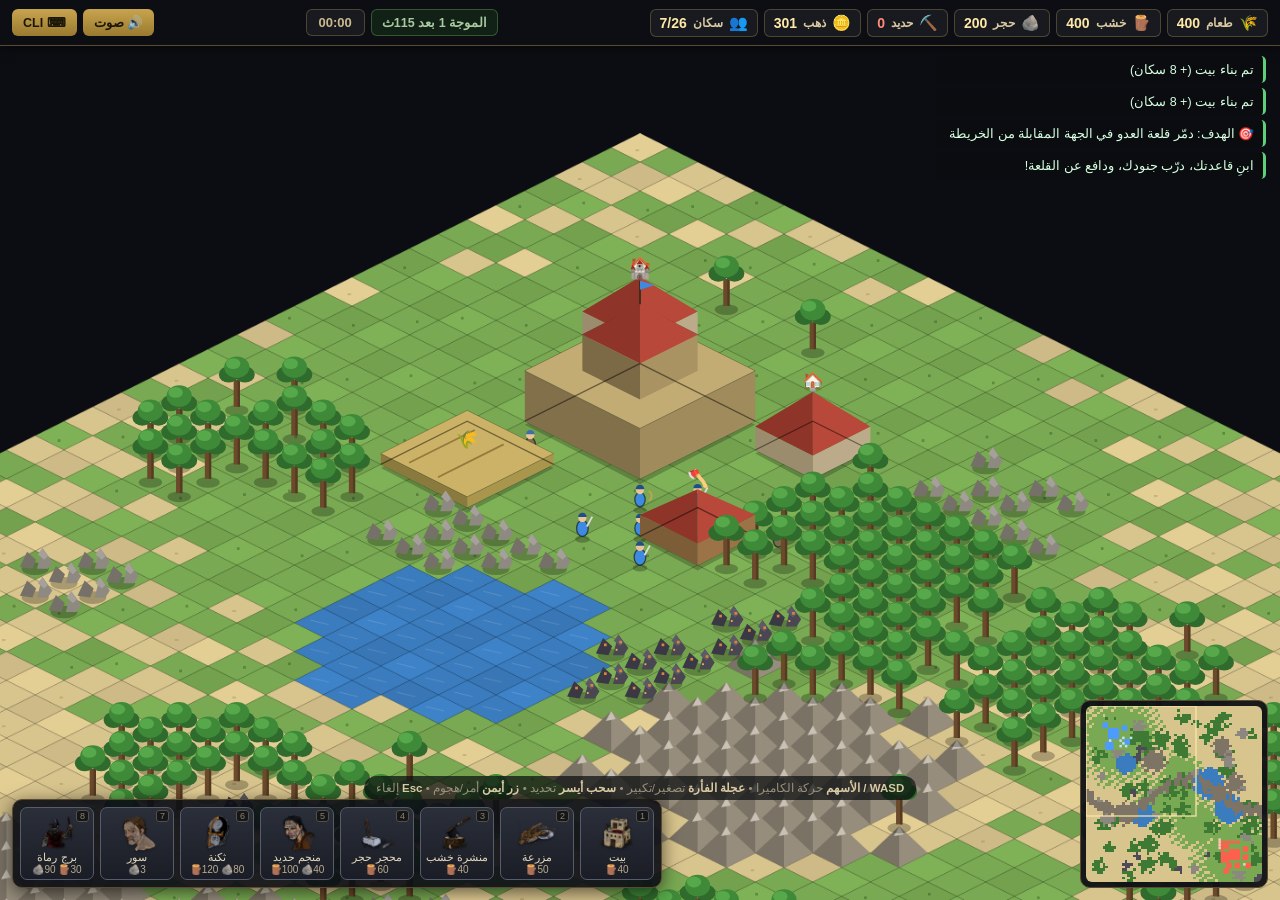
==== index.html @ 89aeda9a "feat: initial Crusader RTS browser game Co-Authored-By: Claude Sonnet 5.5 <noreply@anthropic.com>" ====
<!DOCTYPE html>
<html lang="ar" dir="rtl">
<head>
<meta charset="utf-8">
<meta name="viewport" content="width=device-width, initial-scale=1, user-scalable=no">
<title>حروب الصليبيين — Stronghold-style RTS</title>
<style>
* { margin:0; padding:0; box-sizing:border-box; }

html, body {
  width:100%; height:100%; overflow:hidden;
  background:#0b0d12;
  font-family:"Segoe UI", Tahoma, "Noto Naskh Arabic", Arial, sans-serif;
  color:#f2e9d8;
  user-select:none; -webkit-user-select:none;
}

#game { position:fixed; inset:0; display:block; cursor:default; }

#hud { position:fixed; inset:0; pointer-events:none; z-index:10; }
#hud > * { pointer-events:auto; }

/* ---------- top bar ---------- */
#topbar {
  position:absolute; top:0; left:0; right:0;
  height:46px;
  display:flex; align-items:center; gap:6px;
  padding:0 12px;
  background:linear-gradient(180deg, rgba(12,14,20,.96), rgba(12,14,20,.78));
  border-bottom:1px solid #5a4a2f;
  box-shadow:0 2px 10px rgba(0,0,0,.5);
  direction:rtl;
  overflow:hidden;
}
.res {
  display:flex; align-items:center; gap:6px;
  background:rgba(255,255,255,.05);
  border:1px solid rgba(180,150,90,.35);
  border-radius:6px;
  padding:4px 9px;
  font-size:13px; min-width:0; flex:0 1 auto;
  white-space:nowrap;
}
.res i { font-style:normal; font-size:15px; }
.res b { font-weight:600; color:#d9c9a3; font-size:12px; }
.res em { font-style:normal; font-weight:700; color:#ffe9a8; font-size:14px; margin-inline-start:auto; }
.res.low em { color:#ff8a7a; }

#threat {
  margin-inline-start:auto;
  font-size:12.5px; font-weight:700; color:#ffc9c0;
  background:rgba(90,25,20,.45);
  border:1px solid rgba(200,90,70,.5);
  border-radius:6px; padding:5px 10px;
  white-space:nowrap;
}
#threat.calm { color:#a9c9a0; background:rgba(30,70,25,.35); border-color:rgba(110,170,95,.4); }

#timer {
  margin-inline-start:auto;
  font-size:13px; font-weight:700; color:#cbb98e;
  background:rgba(255,255,255,.05);
  border:1px solid rgba(180,150,90,.35);
  border-radius:6px; padding:5px 12px;
  direction:ltr;
}

/* ---------- لوحة التحديد: صورة ---------- */
.portrait {
  width:76px; height:67px; object-fit:contain;
  float:right; margin:0 0 6px 9px;
  background:#151821; border:1px solid #4a4232; border-radius:6px;
}

/* ---------- زر الصوت + زر الـ CLI ---------- */
#sb-open,
#sfx-btn {
  font-size:12.5px; font-weight:700; color:#1b1608;
  background:linear-gradient(180deg,#c8a44e,#9a7a30);
  border:none; border-radius:6px; padding:6px 11px; cursor:pointer;
  font-family:inherit; white-space:nowrap;
}
#sb-open:hover { filter:brightness(1.12); }

/* ---------- وحدة تحكّم السكربتات ---------- */
#scriptbox {
  position:absolute; top:54px; left:14px;
  width:min(760px, calc(100vw - 28px));
  height:min(660px, calc(100vh - 84px));
  display:flex; flex-direction:column;
  background:rgba(9,11,15,.98);
  border:1px solid #c8a44e; border-radius:10px;
  box-shadow:0 12px 46px rgba(0,0,0,.8);
  z-index:60; overflow:hidden;
}
#scriptbox.hidden { display:none; }
#scriptbox .hidden { display:none !important; }

.sb-head {
  display:flex; align-items:center; gap:7px; flex-wrap:wrap;
  padding:7px 10px;
  background:linear-gradient(180deg, rgba(200,164,78,.22), rgba(200,164,78,.07));
  border-bottom:1px solid #5a4a2f;
  font-size:12.5px; color:#ffe3a1;
}
.sb-head .sp { display:flex; align-items:center; gap:5px; margin-inline-start:auto; color:#cfc3a6; font-size:12px; }
.sb-btn {
  background:linear-gradient(180deg,#2b2f3a,#1a1d25);
  border:1px solid #6a6f7d; border-radius:6px;
  color:#f0e6d2; font-size:12px; padding:5px 10px; cursor:pointer;
  font-family:inherit;
}
.sb-btn:hover { border-color:#e0b759; }
.sb-btn kbd { font-size:10px; color:#9d9488; border:1px solid #55503f; border-radius:3px; padding:0 3px; margin-inline-start:4px; }

.sb-ex { display:flex; gap:5px; flex-wrap:wrap; padding:6px 8px; border-bottom:1px solid #23262e; background:#0c0e13; }
.sb-ex-btn {
  background:#1b2029; border:1px solid #3a4050; border-radius:14px;
  color:#b9c6d8; font-size:11.5px; padding:3px 10px; cursor:pointer;
  font-family:inherit;
}
.sb-ex-btn:hover { border-color:#c8a44e; color:#ffe3a1; }

#sb-code {
  height:170px; resize:vertical;
  background:#0d0f14; color:#d7f7d0;
  font:13px/1.65 Consolas, "Courier New", monospace;
  border:none; outline:none; padding:10px 12px;
  direction:ltr; text-align:left; tab-size:2;
  border-bottom:1px solid #23262e;
}
#sb-code::placeholder { color:#4a5566; }

#sb-out {
  flex:1; min-height:0; overflow:auto;
  background:#07080b; color:#9fb3c8;
  font:12px/1.55 Consolas, "Courier New", monospace;
  padding:8px 12px;
  direction:ltr; text-align:left; white-space:pre-wrap; word-break:break-word;
}
#sb-out > div { padding:1px 0; }
#sb-out .err { color:#ff8a7a; }
#sb-out .cmd { color:#ffe9a8; }
#sb-out .ret { color:#8ee58f; }

/* شريط الأوامر */
.sb-prompt {
  display:flex; align-items:center; gap:6px;
  padding:7px 9px;
  background:#0c0e13;
  border-top:1px solid #c8a44e;
}
.sb-ps { color:#5fd07a; font:bold 16px Consolas, monospace; }
#sb-in {
  flex:1; background:transparent; border:none; outline:none;
  color:#e8f0e0; font:13.5px Consolas, "Courier New", monospace;
  direction:ltr; text-align:left;
}
#sb-in::placeholder { color:#4f5a6b; direction:rtl; text-align:right; }

@media (max-width: 760px) {
  #scriptbox { left:6px; width:calc(100vw - 12px); }
  .sb-ex { display:none; }
}

/* ---------- build bar ---------- */
#buildbar {
  position:absolute; bottom:12px; right:50%; transform:translateX(50%);
  display:flex; gap:6px; padding:7px; flex-wrap:wrap; justify-content:center;
  max-width:calc(100vw - 24px);
  background:rgba(14,16,22,.92);
  border:1px solid #5a4a2f; border-radius:10px;
  box-shadow:0 4px 18px rgba(0,0,0,.6);
}
.bbtn {
  width:74px; padding:5px 3px 4px;
  background:linear-gradient(180deg,#2b2f3a,#1a1d25);
  border:1px solid #565c6b; border-radius:7px;
  color:#f0e6d2; cursor:pointer; text-align:center;
  position:relative; transition:.12s;
}
.bbtn:hover { border-color:#e0b759; background:linear-gradient(180deg,#3a3f4d,#22252f); }
.bbtn.active { border-color:#5fd07a; box-shadow:0 0 0 2px rgba(95,208,122,.35); }
.bbtn.cant { opacity:.42; }
.bbtn .bi { font-size:20px; display:block; line-height:24px; }
.bbtn img.bi {
  width:48px; height:36px; object-fit:contain;
  display:block; margin:2px auto 0; line-height:normal;
  filter:drop-shadow(0 1px 1px rgba(0,0,0,.55));
}
.bbtn .bn { font-size:11px; display:block; color:#e5d9bd; white-space:nowrap; overflow:hidden; text-overflow:ellipsis; }
.bbtn .bc { font-size:10px; display:block; color:#b9ad91; direction:ltr; }
.bbtn .bk {
  position:absolute; top:2px; inset-inline-start:4px;
  font-size:9px; color:#8d8467; border:1px solid #55503f;
  border-radius:3px; padding:0 3px; background:#14161c;
}

/* ---------- selection panel ---------- */
#panel {
  position:absolute; bottom:12px; inset-inline-start:12px;
  width:262px; min-height:112px;
  background:rgba(14,16,22,.94);
  border:1px solid #5a4a2f; border-radius:10px;
  padding:9px 11px; font-size:13px;
  box-shadow:0 4px 18px rgba(0,0,0,.6);
}
#panel.hidden { display:none; }
#panel h3 { font-size:15px; color:#ffe3a1; margin-bottom:3px; }
#panel .sub { font-size:11px; color:#9d9488; }
#panel .hpbar {
  height:7px; background:#3a2020; border-radius:4px;
  overflow:hidden; margin:5px 0 7px; border:1px solid #000;
}
#panel .hpbar > span { display:block; height:100%; background:linear-gradient(90deg,#4fbf63,#8ee58f); }
#panel .row { display:flex; gap:6px; flex-wrap:wrap; margin-top:6px; }
#panel .info { font-size:12px; color:#c7bda6; line-height:1.6; }
.tbtn {
  flex:1; min-width:76px;
  background:linear-gradient(180deg,#2f3a2a,#1c2219);
  border:1px solid #5f7a52; border-radius:6px;
  color:#e8f3df; font-size:12px; padding:6px 5px; cursor:pointer;
}
.tbtn:hover { border-color:#8fe09a; }
.tbtn.cant { opacity:.45; cursor:not-allowed; }
.qbar { font-size:11px; color:#a9c9a0; margin-top:7px; direction:rtl; }

/* ---------- minimap ---------- */
#minimapwrap {
  position:absolute; bottom:12px; inset-inline-start:12px;
  background:rgba(14,16,22,.94);
  border:1px solid #5a4a2f; border-radius:10px; padding:5px;
}
#minimapwrap.withpanel { inset-inline-start:286px; }
#minimap { display:block; cursor:crosshair; border-radius:6px; background:#111; }

/* ---------- log ---------- */
#logbox {
  position:absolute; top:56px; inset-inline-start:14px;
  width:330px; display:flex; flex-direction:column; gap:5px;
  pointer-events:none;
}
.msg {
  background:rgba(10,12,16,.85);
  border-inline-start:3px solid #e0b759;
  border-radius:5px; padding:6px 9px;
  font-size:12.5px; color:#f3ead6;
  animation:fadein .25s ease;
}
.msg.bad { border-inline-start-color:#e05a4a; color:#ffc9c0; }
.msg.good { border-inline-start-color:#5fd07a; color:#d6ffe1; }
@keyframes fadein { from { opacity:0; transform:translateY(-6px); } to { opacity:1; transform:none; } }

@media (max-width: 1320px) {
  /* الشريط يفضل على الشمال عشان متتداخلش مع الميني ماب ولوحة التحديد */
  #buildbar { right:auto; left:12px; transform:none; }
}

@media (max-width: 1040px) {
  #hint { display:none; }
  .res b { display:none; }
  #panel { width:224px; }
  #minimapwrap.withpanel { inset-inline-start:248px; }
}

#hint {
  position:absolute; bottom:100px; right:50%; transform:translateX(50%);
  font-size:11.5px; color:#9a917c; background:rgba(8,10,14,.7);
  padding:5px 12px; border-radius:20px; white-space:nowrap;
  max-width:94vw; overflow:hidden; text-overflow:ellipsis;
}
#hint b { color:#d9c9a3; }

/* ---------- overlay ---------- */
#overlay {
  position:absolute; inset:0; display:flex; align-items:center; justify-content:center;
  background:rgba(4,6,10,.72); backdrop-filter:blur(3px);
}
#overlay.hidden { display:none; }
#ovbox {
  text-align:center; padding:34px 46px;
  background:linear-gradient(180deg,#1d2029,#12141a);
  border:2px solid #c8a44e; border-radius:14px;
  box-shadow:0 10px 50px rgba(0,0,0,.7);
}
#ovtitle { font-size:42px; font-weight:800; margin-bottom:8px; }
#ovtext { font-size:15px; color:#cbc0a6; margin-bottom:20px; line-height:1.7; }
#ovbtn {
  background:linear-gradient(180deg,#c8a44e,#9a7a30);
  border:none; border-radius:8px; color:#1b1608;
  font-size:16px; font-weight:700; padding:10px 30px; cursor:pointer;
}
#ovbtn:hover { filter:brightness(1.12); }

</style>
</head>
<body>

<canvas id="game"></canvas>

<div id="hud">
  <div id="topbar">
    <div class="res" id="r-food"><i>🌾</i><b>طعام</b><em>0</em></div>
    <div class="res" id="r-wood"><i>🪵</i><b>خشب</b><em>0</em></div>
    <div class="res" id="r-stone"><i>🪨</i><b>حجر</b><em>0</em></div>
    <div class="res" id="r-iron"><i>⛏️</i><b>حديد</b><em>0</em></div>
    <div class="res" id="r-gold"><i>🪙</i><b>ذهب</b><em>0</em></div>
    <div class="res" id="r-pop"><i>👥</i><b>سكان</b><em>0/0</em></div>
    <div id="threat">—</div>
    <div id="timer">00:00</div>
  </div>

  <div id="buildbar"></div>

  <div id="panel" class="hidden"></div>

  <div id="minimapwrap">
    <canvas id="minimap" width="176" height="176"></canvas>
  </div>

  <div id="logbox"></div>

  <div id="hint">
    <b>WASD / الأسهم</b> حركة الكاميرا • <b>عجلة الفأرة</b> تصغير/تكبير •
    <b>سحب أيسر</b> تحديد • <b>زر أيمن</b> أمر/هجوم • <b>Esc</b> إلغاء
  </div>

  <div id="overlay" class="hidden">
    <div id="ovbox">
      <div id="ovtitle"></div>
      <div id="ovtext"></div>
      <button id="ovbtn">العب من جديد</button>
    </div>
  </div>
</div>

<script>
/* ===== js/art.js ===== */
'use strict';
/* ملف مولَّد تلقائي — لا تعدّله بإيدك.
   شغّل: node tools/make-assets.js
   المصدر: ref/Images/*.png و ref/fx/*.wav (Stronghold Crusader — للاستخدام الداخلي/التعلّم) */
const ART = {"keep":"[data-uri]","house":"[data-uri]","farm":"[data-uri]","lumber":"[data-uri]","quarry":"[data-uri]","mine":"[data-uri]","barracks":"[data-uri]","wall":"[data-uri]","tower":"[data-uri]","peasant":"[data-uri]","swordsman":"[data-uri]","archer":"[data-uri]"};
const SFX = {"click":"[data-uri]","build":"[data-uri]","sword":"[data-uri]","arrow":"[data-uri]","wreck":"[data-uri]","charge":"[data-uri]","chop":"[data-uri]"};


/* ===== js/sfx.js ===== */
'use strict';

/* ============================================================
   أصوات اللعبة — بتيجي من data URIs في js/art.js
   ============================================================ */

const _sfxPool = {};
const _sfxLast = {};
let _sfxIdx = 0;

/**
 * sfx('sword', 0.4, 180) — آخر معامل = أقل مدة بين تكرار نفس الصوت (ms)
 */
function sfx(name, vol, minGap) {
  if (!G.sfxOn) return;
  const uri = (typeof SFX !== 'undefined') ? SFX[name] : null;
  if (!uri) return;

  if (minGap) {
    const now = performance.now();
    if (now - (_sfxLast[name] || 0) < minGap) return;
    _sfxLast[name] = now;
  }

  let pool = _sfxPool[name];
  if (!pool) {
    pool = _sfxPool[name] = [];
    for (let i = 0; i < 3; i++) {
      const a = new Audio(uri);
      a.preload = 'auto';
      pool.push(a);
    }
  }

  const a = pool[_sfxIdx = (_sfxIdx + 1) % pool.length];
  try {
    a.pause();
    a.currentTime = 0;
    a.volume = (vol === undefined) ? 0.45 : vol;
    const p = a.play();
    if (p && p.catch) p.catch(function () { /* لازم تفاعل من المستخدم الأول */ });
  } catch (e) { /* ignore */ }
}


/* ===== js/config.js ===== */
'use strict';

/* ============================================================
   الإعدادات العامة + تعريف المباني والوحدات
   ============================================================ */

const CFG = {
  TW: 64, TH: 32, HW: 32, HH: 16,        // مقاس البلاطة Iso
  MAP_W: 64, MAP_H: 64,
  ZOOM_MIN: 0.45, ZOOM_MAX: 1.8,
  START_RES: { food: 400, wood: 400, stone: 200, iron: 0, gold: 300 },
  TAX_POP: 0.14,     // ضريبة السكان → ذهب/ثانية
  TAX_HOUSE: 0.16,   // ضريبة كل بيت → ذهب/ثانية
  CAM_SPEED: 950,    // سرعة حركة الكاميرا (بكسل/ثانية)
  AGGRO: 4.5         // مدى كشف العدو عند الوقوف
};

// أنواع التضاريس: 0..3 أرض ، 4..6 موارد
const TER = { SAND: 0, GRASS: 1, WATER: 2, MOUNTAIN: 3, TREE: 4, ROCK: 5, IRON: 6 };
const TER_GROUND_COL = ['#d8c48d', '#79a952', '#3b7cbe', '#7d7466'];
const TER_WATER_COL = '#3b7cbe';

const RES_KEYS = ['food', 'wood', 'stone', 'iron', 'gold'];
const RES_NAME = { food: 'طعام', wood: 'خشب', stone: 'حجر', iron: 'حديد', gold: 'ذهب' };
const RES_ICON = { food: '🌾', wood: '🪵', stone: '🪨', iron: '⛏️', gold: '🪙' };

/* ---------- تعريف المباني ---------- */
const BUILD_DEFS = {
  keep: {
    key: 'keep', name: 'القلعة', w: 4, h: 4, hp: 7000, height: 56, roof: 34,
    cost: {}, time: 0, icon: '🏰', pop: 10, drop: true
  },
  house: {
    key: 'house', name: 'بيت', w: 2, h: 2, hp: 480, height: 26, roof: 22,
    cost: { wood: 40 }, time: 6, icon: '🏠', pop: 8
  },
  farm: {
    key: 'farm', name: 'مزرعة', w: 3, h: 3, hp: 520, height: 12, roof: 0,
    cost: { wood: 50 }, time: 8, icon: '🌾',
    prod: 'food', work: 3.0, amount: 9, gather: 3.0
  },
  lumber: {
    key: 'lumber', name: 'منشرة خشب', w: 2, h: 2, hp: 420, height: 24, roof: 16,
    cost: { wood: 40 }, time: 6, icon: '🪓',
    prod: 'wood', req: TER.TREE, work: 3.5, amount: 10, gather: 3.5
  },
  quarry: {
    key: 'quarry', name: 'محجر حجر', w: 3, h: 3, hp: 560, height: 16, roof: 0,
    cost: { wood: 60 }, time: 9, icon: '⛏️',
    prod: 'stone', req: TER.ROCK, work: 4.0, amount: 8, gather: 4.0
  },
  mine: {
    key: 'mine', name: 'منجم حديد', w: 3, h: 3, hp: 620, height: 20, roof: 14,
    cost: { wood: 100, stone: 40 }, time: 12, icon: '⚒️',
    prod: 'iron', req: TER.IRON, work: 4.5, amount: 6, gather: 4.5
  },
  barracks: {
    key: 'barracks', name: 'ثكنة', w: 3, h: 3, hp: 1400, height: 38, roof: 26,
    cost: { wood: 120, stone: 80 }, time: 14, icon: '⚔️',
    train: ['swordsman', 'archer']
  },
  wall: {
    key: 'wall', name: 'سور', w: 1, h: 1, hp: 1000, height: 30, roof: 0,
    cost: { stone: 3 }, time: 2.2, icon: '🧱'
  },
  tower: {
    key: 'tower', name: 'برج رماة', w: 2, h: 2, hp: 2200, height: 74, roof: 24,
    cost: { stone: 90, wood: 30 }, time: 14, icon: '🗼',
    attack: { range: 6.5, dmg: 16, cd: 1.15 }
  }
};
const BUILD_ORDER = ['house', 'farm', 'lumber', 'quarry', 'mine', 'barracks', 'wall', 'tower'];

/* ---------- تعريف الوحدات ---------- */
const UNIT_DEFS = {
  peasant: {
    key: 'peasant', name: 'فلاح', hp: 85, speed: 2.7, r: 8, icon: '🧑‍🌾',
    teamColor: null
  },
  swordsman: {
    key: 'swordsman', name: 'جندي سيف', hp: 175, speed: 2.8, r: 9, icon: '🛡️',
    dmg: 17, range: 0.95, cd: 1.0, melee: true,
    cost: { food: 40, gold: 20 }, time: 8
  },
  archer: {
    key: 'archer', name: 'رامي سهام', hp: 95, speed: 3.0, r: 8, icon: '🏹',
    dmg: 14, range: 4.6, cd: 1.5, proj: 'arrow',
    cost: { wood: 30, gold: 15 }, time: 6
  },
  // نسخة العدو
  esword: {
    key: 'esword', name: 'جندي معادٍ', hp: 150, speed: 2.7, r: 9, icon: '🗡️',
    dmg: 13, range: 0.95, cd: 1.05, melee: true
  },
  earcher: {
    key: 'earcher', name: 'رامي معادٍ', hp: 80, speed: 2.9, r: 8, icon: '🏹',
    dmg: 10, range: 4.4, cd: 1.6, proj: 'arrow'
  }
};

const TEAM_COL = ['#3d8ae0', '#d94f3d'];        // لون الفريق: لاعب / عدو
const TEAM_COL_DARK = ['#1f4f88', '#8a2b21'];

/* ---------- حالة اللعبة ---------- */
const G = {
  w: 0, h: 0,
  ground: null,      // Uint8Array : TER.SAND/GRASS/WATER/MOUNTAIN
  res: null,         // Uint8Array : 0 / TER.TREE/ROCK/IRON
  amount: null,      // Uint16Array : كمية المورد
  blocked: null,     // Uint8Array : 1 = يمنع المشي/البناء

  buildings: [],
  units: [],
  projectiles: [],
  effects: [],
  sel: [],

  res_count: { food: 0, wood: 0, stone: 0, iron: 0, gold: 0 },
  pop: 0, popCap: 0, houses: 0,

  time: 0,
  nextId: 1,
  gameOver: 0,        // 0 = شغال ، 1 = رابح ، 2 = خسر
  enemy: null,

  hooks: [],          // مؤقّتات سكربتات اللاعب (api.every / api.once)
  logs: [],           // سجل رسائل اللعبة (بستخدمه أوامر CLI: logs / state)
  fps: 0,
  waveHook: null,     // كول백 بيتنادى مع كل موجة معادية

  cam: { x: 0, y: 0, zoom: 1 },
  mouse: { x: 0, y: 0, wx: 0, wy: 0, gx: 0, gy: 0, down: false, downX: 0, downY: 0, right: false, inCanvas: false },
  keys: {},
  sfxOn: true,        // زرار الصوت في الشريط العلوي
  placing: null,      // key المبنى اللي بنحطه دلوقتي
  hoverTile: { x: -1, y: -1, ok: false },

  canvas: null, ctx: null, dpr: 1, vw: 0, vh: 0,
  bake: null, bakeOX: 0, bakeOY: 0,
  mmBase: null, mmCtx: null, mm: null, mmCtx2: null,

  logs: [],
  _stamp: 0, _closed: null, _gs: null
};


/* ===== js/map.js ===== */
'use strict';

/* ============================================================
   توليد الخريطة + البحث عن المسار (A*)
   ============================================================ */

function idx(x, y) { return y * G.w + x; }
function inBounds(x, y) { return x >= 0 && y >= 0 && x < G.w && y < G.h; }

function mulberry32(a) {
  return function () {
    a |= 0; a = (a + 0x6D2B79F5) | 0;
    let t = Math.imul(a ^ (a >>> 15), 1 | a);
    t = (t + Math.imul(t ^ (t >>> 7), 61 | t)) ^ t;
    return ((t ^ (t >>> 14)) >>> 0) / 4294967296;
  };
}
let RND = mulberry32((Math.random() * 1e9) | 0);
const rnd = (a, b) => a + RND() * (b - a);

/* ------------------------------------------------------------
   توليد الخريطة
   ------------------------------------------------------------ */
function generateMap() {
  const W = CFG.MAP_W, H = CFG.MAP_H;
  RND = mulberry32((Math.random() * 1e9) | 0);

  G.w = W; G.h = H;
  G.ground = new Uint8Array(W * H);
  G.res = new Uint8Array(W * H);
  G.amount = new Uint16Array(W * H);
  G.blocked = new Uint8Array(W * H);
  G._mark = new Int32Array(W * H);
  G._settled = new Int32Array(W * H);
  G._gs = new Float32Array(W * H);
  G.ground.fill(TER.SAND);

  const gAt = (x, y) => (inBounds(x, y) ? G.ground[idx(x, y)] : TER.MOUNTAIN);
  const setG = (x, y, v) => { if (inBounds(x, y)) G.ground[idx(x, y)] = v; };

  const blob = (cx, cy, r, fn) => {
    const ri = Math.ceil(r) + 2;
    for (let y = Math.floor(cy) - ri; y <= Math.floor(cy) + ri; y++) {
      for (let x = Math.floor(cx) - ri; x <= Math.floor(cx) + ri; x++) {
        if (!inBounds(x, y)) continue;
        const dx = x - cx, dy = y - cy;
        const d = Math.sqrt(dx * dx + dy * dy);
        const wob = r * (0.7 + 0.55 * ((Math.sin(x * 1.7 + y * 2.3) + 1) * 0.5));
        if (d <= wob) fn(x, y);
      }
    }
  };

  const BO = { p: { x: 8, y: 8 }, e: { x: W - 12, y: H - 12 } };
  G.basePos = BO;

  // 1) واحات عشب
  blob(BO.p.x + 4, BO.p.y + 4, 15, (x, y) => setG(x, y, TER.GRASS));
  blob(BO.e.x + 2, BO.e.y + 2, 15, (x, y) => setG(x, y, TER.GRASS));
  for (let i = 0; i < 4; i++) {
    blob(rnd(20, W - 20), rnd(20, H - 20), rnd(6, 10), (x, y) => setG(x, y, TER.GRASS));
  }

  // 2) برك ماء
  for (let i = 0; i < 4; i++) {
    const cx = rnd(12, W - 12), cy = rnd(12, H - 12), r = rnd(3.5, 6);
    blob(cx, cy, r + 1, (x, y) => {
      if (Math.hypot(x - cx, y - cy) < r) setG(x, y, TER.WATER);
    });
  }

  // 3) سلسلة جبال في المنتصف مع فتحات عبور
  const mid = H * 0.5;
  for (let x = 0; x < W; x++) {
    if (RND() < 0.08) continue;
    const yy = Math.round(mid + Math.sin(x * 0.13) * 6 + rnd(-1, 1));
    const thick = RND() < 0.4 ? 2 : 1;
    for (let d = -thick; d <= thick; d++) setG(x, yy + d, TER.MOUNTAIN);
  }
  for (let i = 0; i < 5; i++) blob(rnd(10, W - 10), rnd(10, H - 10), rnd(3, 5), (x, y) => setG(x, y, TER.MOUNTAIN));

  // 4) غابات / صخور / حديد
  const canSpawn = (x, y) => { const g = gAt(x, y); return g === TER.SAND || g === TER.GRASS; };
  const putRes = (x, y, t, amt) => { if (canSpawn(x, y)) { const k = idx(x, y); G.res[k] = t; G.amount[k] = amt; } };

  for (let i = 0; i < 55; i++) {
    const cx = rnd(3, W - 3), cy = rnd(3, H - 3), r = rnd(1.6, 3.6);
    blob(cx, cy, r, (x, y) => { if (RND() < 0.85) putRes(x, y, TER.TREE, 70); });
  }
  for (let i = 0; i < 16; i++) {
    const cx = rnd(4, W - 4), cy = rnd(4, H - 4), r = rnd(1.4, 2.4);
    blob(cx, cy, r, (x, y) => putRes(x, y, TER.ROCK, 90));
  }
  for (let i = 0; i < 9; i++) {
    const cx = rnd(5, W - 5), cy = rnd(5, H - 5), r = rnd(1.0, 1.8);
    blob(cx, cy, r, (x, y) => putRes(x, y, TER.IRON, 70));
  }

  // 5) موارد مؤكدة بجانب كل قاعدة
  const seedRes = (bx, by) => {
    blob(bx + 9, by + 3, 2.6, (x, y) => putRes(x, y, TER.TREE, 85));
    blob(bx + 3, by + 9, 2.2, (x, y) => putRes(x, y, TER.ROCK, 110));
    blob(bx + 10, by + 10, 1.7, (x, y) => putRes(x, y, TER.IRON, 85));
  };
  seedRes(BO.p.x, BO.p.y);
  seedRes(BO.e.x, BO.e.y);

  // 6) تنظيف منطقة القواعد
  const clearBase = (bx, by) => {
    for (let y = by - 3; y <= by + 7; y++) {
      for (let x = bx - 3; x <= bx + 7; x++) {
        if (!inBounds(x, y)) continue;
        const k = idx(x, y);
        G.ground[k] = TER.GRASS;
        G.res[k] = 0;
        G.amount[k] = 0;
      }
    }
  };
  clearBase(BO.p.x, BO.p.y);
  clearBase(BO.e.x, BO.e.y);

  // 7) شبكة المنع
  for (let i = 0; i < W * H; i++) {
    const g = G.ground[i], r = G.res[i];
    if (g === TER.WATER || g === TER.MOUNTAIN || r === TER.ROCK || r === TER.IRON) G.blocked[i] = 1;
  }

  buildTerrainBake();
  buildMinimapBase();
}

/* ------------------------------------------------------------
   أدوات الشبكة
   ------------------------------------------------------------ */
function isBlocked(x, y) { return !inBounds(x, y) || G.blocked[idx(x, y)] === 1; }

function buildableAt(x, y) {
  if (!inBounds(x, y)) return false;
  const k = idx(x, y);
  if (G.blocked[k] === 1) return false;
  if (G.res[k] !== 0) return false;
  const g = G.ground[k];
  return g === TER.SAND || g === TER.GRASS;
}

function nearestFree(x, y, maxR) {
  if (buildableAt(x, y)) return { x: x, y: y };
  maxR = maxR || 8;
  for (let r = 1; r <= maxR; r++) {
    for (let dy = -r; dy <= r; dy++) {
      for (let dx = -r; dx <= r; dx++) {
        if (Math.max(Math.abs(dx), Math.abs(dy)) !== r) continue;
        if (buildableAt(x + dx, y + dy)) return { x: x + dx, y: y + dy };
      }
    }
  }
  return null;
}

function nearestWalkable(x, y, maxR) {
  x = Math.floor(x); y = Math.floor(y);
  if (!isBlocked(x, y)) return { x: x, y: y };
  maxR = maxR || 10;
  for (let r = 1; r <= maxR; r++) {
    for (let dy = -r; dy <= r; dy++) {
      for (let dx = -r; dx <= r; dx++) {
        if (Math.max(Math.abs(dx), Math.abs(dy)) !== r) continue;
        if (!isBlocked(x + dx, y + dy)) return { x: x + dx, y: y + dy };
      }
    }
  }
  return null;
}

/* ------------------------------------------------------------
   A* (8 اتجاهات)
   ------------------------------------------------------------ */
function Heap() { this.a = []; }
Heap.prototype.push = function (n) {
  const a = this.a;
  a.push(n);
  let i = a.length - 1;
  while (i > 0) {
    const p = (i - 1) >> 1;
    if (a[p].f <= a[i].f) break;
    const t = a[p]; a[p] = a[i]; a[i] = t; i = p;
  }
};
Heap.prototype.pop = function () {
  const a = this.a;
  const top = a[0];
  const last = a.pop();
  if (a.length) {
    a[0] = last;
    let i = 0;
    for (;;) {
      const l = i * 2 + 1, r = l + 1;
      let s = i;
      if (l < a.length && a[l].f < a[s].f) s = l;
      if (r < a.length && a[r].f < a[s].f) s = r;
      if (s === i) break;
      const t = a[s]; a[s] = a[i]; a[i] = t; i = s;
    }
  }
  return top;
};

const NB = [
  [1, 0, 1], [-1, 0, 1], [0, 1, 1], [0, -1, 1],
  [1, 1, 1.41421], [1, -1, 1.41421], [-1, 1, 1.41421], [-1, -1, 1.41421]
];

/**
 * astar(sx, sy, goalFn, hx, hy) → [{x,y}...] أول بلاطة بعد البداية، أو null
 */
function astar(sx, sy, goalFn, hx, hy) {
  const W = G.w, H = G.h, N = W * H;
  sx = Math.floor(sx); sy = Math.floor(sy);
  if (!inBounds(sx, sy) || G.blocked[sy * W + sx]) return null;
  if (goalFn(sx, sy)) return [];

  G._stamp++;
  const stamp = G._stamp;
  const mark = G._mark, settled = G._settled, g = G._gs;
  const came = new Int32Array(N).fill(-1);

  const startK = sy * W + sx;
  g[startK] = 0;
  mark[startK] = stamp;
  const heap = new Heap();

  const h = (x, y) => {
    const dx = Math.abs(x - hx), dy = Math.abs(y - hy);
    return (dx > dy ? dx - dy : dy - dx) + 1.41421 * Math.min(dx, dy);
  };
  heap.push({ k: startK, x: sx, y: sy, f: h(sx, sy) });

  while (heap.a.length) {
    const cur = heap.pop();
    if (settled[cur.k] === stamp) continue;
    settled[cur.k] = stamp;

    if (goalFn(cur.x, cur.y)) {
      const path = [];
      let k = cur.k, px = cur.x, py = cur.y;
      while (k !== startK) {
        path.push({ x: px, y: py });
        const p = came[k];
        if (p < 0) break;
        px = p % W; py = (p / W) | 0;
        k = py * W + px;
      }
      path.reverse();
      return path;
    }

    const baseG = g[cur.k];
    for (let i = 0; i < 8; i++) {
      const d = NB[i];
      const nx = cur.x + d[0], ny = cur.y + d[1];
      if (nx < 0 || ny < 0 || nx >= W || ny >= H) continue;
      const nk = ny * W + nx;
      if (G.blocked[nk] === 1) continue;
      if (d[0] !== 0 && d[1] !== 0) {
        if (G.blocked[cur.y * W + nx] === 1 || G.blocked[ny * W + cur.x] === 1) continue;
      }
      if (settled[nk] === stamp) continue;
      const ng = baseG + d[2];
      if (mark[nk] === stamp && g[nk] <= ng) continue;
      g[nk] = ng;
      mark[nk] = stamp;
      came[nk] = cur.k;
      heap.push({ k: nk, x: nx, y: ny, f: ng + h(nx, ny) });
    }
  }
  return null;
}

/** مسار لأي بلاطة محددة (بتحوّل لبلاطة مشيّة لو محجوبة) */
function pathToTile(sx, sy, tx, ty) {
  if (!inBounds(tx, ty)) return null;
  const t = nearestWalkable(tx, ty, 10);
  if (!t) return null;
  return astar(sx, sy, (x, y) => x === t.x && y === t.y, t.x, t.y);
}

/** مسار لمجاورة بلوطة (للموارد المحجوبة/مباني) — allowInside = يسمح بالوقوف عليها */
function pathToAdjacent(sx, sy, tx, ty, allowInside) {
  const gx = Math.floor(tx), gy = Math.floor(ty);
  const test = allowInside
    ? (x, y) => Math.max(Math.abs(x - gx), Math.abs(y - gy)) <= 1
    : (x, y) => {
        const dx = Math.abs(x - gx), dy = Math.abs(y - gy);
        if (dx === 0 && dy === 0) return false;
        return Math.max(dx, dy) === 1;
      };
  return astar(sx, sy, test, gx, gy);
}

/**
 * مسار لأي بلاطة مجاورة لبناية (حول حدودها).
 * مهم: مش بنستخدم مركز البناية — المربع حوالين المركز جوه البناية نفسها (محجوب)،
 * فالهدف لازم يكون على الحافة الخارجية.
 */
function pathToBuildingEdge(sx, sy, b) {
  const x0 = b.x - 1, x1 = b.x + b.w;
  const y0 = b.y - 1, y1 = b.y + b.h;
  const test = (x, y) => {
    if (x < x0 || x > x1 || y < y0 || y > y1) return false;
    if (x >= b.x && x < b.x + b.w && y >= b.y && y < b.y + b.h) return false;
    return G.blocked[y * G.w + x] !== 1;
  };
  return astar(sx, sy, test, b.x + b.w / 2, b.y + b.h / 2);
}


/* ===== js/buildings.js ===== */
'use strict';

/* ============================================================
   المباني: البناء، الإنتاج، التدريب، الاقتصاد
   ============================================================ */

function canAfford(cost) {
  for (const k in cost) if (G.res_count[k] < cost[k]) return false;
  return true;
}
function payCost(cost) {
  if (!canAfford(cost)) return false;
  for (const k in cost) G.res_count[k] -= cost[k];
  return true;
}
function costText(cost) {
  const parts = [];
  for (const k in cost) parts.push(RES_ICON[k] + cost[k]);
  return parts.length ? parts.join(' ') : 'مجاناً';
}

function canPlace(def, x, y) {
  if (x < 0 || y < 0 || x + def.w > G.w || y + def.h > G.h) return false;
  for (let j = 0; j < def.h; j++) {
    for (let i = 0; i < def.w; i++) {
      if (!buildableAt(x + i, y + j)) return false;
    }
  }
  if (def.req !== undefined) {
    let found = false;
    for (let gy = y - 1; gy <= y + def.h && !found; gy++) {
      for (let gx = x - 1; gx <= x + def.w && !found; gx++) {
        if (gx >= x && gx < x + def.w && gy >= y && gy < y + def.h) continue;
        if (!inBounds(gx, gy)) continue;
        if (G.res[idx(gx, gy)] === def.req) found = true;
      }
    }
    if (!found) return false;
  }
  return true;
}

/** يدور على أقرب موضع صالح للمبنى حول نقطة */
function findSpot(def, cx, cy, maxR) {
  maxR = maxR || 14;
  if (canPlace(def, cx, cy)) return { x: cx, y: cy };
  for (let r = 1; r <= maxR; r++) {
    for (let dy = -r; dy <= r; dy++) {
      for (let dx = -r; dx <= r; dx++) {
        if (Math.max(Math.abs(dx), Math.abs(dy)) !== r) continue;
        const x = cx + dx, y = cy + dy;
        if (canPlace(def, x, y)) return { x: x, y: y };
      }
    }
  }
  return null;
}

function buildingAtTile(gx, gy) {
  if (!inBounds(gx, gy) || !G.bgrid) return null;
  return G.bgrid[idx(gx, gy)];
}
function buildingById(id) {
  for (const b of G.buildings) if (b.id === id) return b;
  return null;
}

function placeBuilding(key, x, y, team, free) {
  const def = BUILD_DEFS[key];
  if (!def) return null;
  if (!canPlace(def, x, y)) return null;
  if (!free && !payCost(def.cost)) return null;

  const b = {
    id: G.nextId++, key: key, def: def, team: team,
    x: x, y: y, w: def.w, h: def.h,
    hp: def.hp, maxHp: def.hp,
    built: (key === 'keep') ? 1 : 0,
    queue: [], trainT: 0,
    worker: null, retry: 0,
    resSpot: null,
    cd: 0, scan: Math.random() * 0.4,
    dead: false, flash: 0
  };

  G.buildings.push(b);
  if (!G.bgrid) G.bgrid = new Array(G.w * G.h).fill(null);
  for (let j = 0; j < def.h; j++) {
    for (let i = 0; i < def.w; i++) {
      const k = idx(x + i, y + j);
      G.blocked[k] = 1;
      G.bgrid[k] = b;
    }
  }
  return b;
}

function destroyBuilding(b) {
  if (b.dead) return;
  b.dead = true;
  for (let j = 0; j < b.h; j++) {
    for (let i = 0; i < b.w; i++) {
      const k = idx(b.x + i, b.y + j);
      G.blocked[k] = 0;
      if (G.bgrid) G.bgrid[k] = null;
    }
  }
  if (b.worker) { b.worker.job = null; b.worker.state = 'idle'; b.worker = null; }
  const si = G.sel.indexOf(b);
  if (si >= 0) G.sel.splice(si, 1);
  addBurst(b.x + b.w / 2, b.y + b.h / 2, '#d9a441');
  sfx('wreck', 0.6);

  if (b.key === 'keep') {
    if (b.team === 0) endGame(2);
    else endGame(1);
  } else if (b.team === 0 && b.key !== 'wall') {
    logMsg('انهار: ' + b.def.name, 'bad');
  }
}

function damageBuilding(b, dmg, fx, fy) {
  if (b.dead) return;
  b.hp -= dmg;
  b.flash = 0.15;
  if (b.hp <= 0) { b.hp = 0; destroyBuilding(b); }
}

/* ------------------------------------------------------------
   دورة حياة البناء
   ------------------------------------------------------------ */
function finalizeBuilding(b) {
  b.built = 1;
  b.hp = b.maxHp;
  if (b.def.prod) b.resSpot = findResourceSpot(b, null);
  if (b.def.pop && b.team === 0 && b.key !== 'keep') {
    logMsg('تم بناء ' + b.def.name + ' (+ ' + b.def.pop + ' سكان)', 'good');
  }
}

function ringWalkable(b) {
  for (let gy = b.y - 1; gy <= b.y + b.h; gy++) {
    for (let gx = b.x - 1; gx <= b.x + b.w; gx++) {
      if (gx >= b.x && gx < b.x + b.w && gy >= b.y && gy < b.y + b.h) continue;
      if (!isBlocked(gx, gy)) return { x: gx, y: gy };
    }
  }
  return null;
}

/** أقرب مورد من نوع إنتاج المبنى */
function findResourceSpot(b, exclude) {
  const def = b.def;
  if (!def.prod) return null;
  const cx = b.x + b.w / 2, cy = b.y + b.h / 2;

  if (def.prod === 'food') {
    const t = ringWalkable(b);
    return t ? { x: t.x, y: t.y, kind: 'farm' } : null;
  }

  // G.res بيخزّن أكواد TER (4/5/6) مش أسماء الموارد
  const need = { wood: TER.TREE, stone: TER.ROCK, iron: TER.IRON }[def.prod];
  if (need === undefined) return null;

  let best = null, bestD = 1e9;
  const R = 18;
  const x0 = Math.max(0, Math.floor(cx) - R), x1 = Math.min(G.w - 1, Math.floor(cx) + R);
  const y0 = Math.max(0, Math.floor(cy) - R), y1 = Math.min(G.h - 1, Math.floor(cy) + R);
  for (let y = y0; y <= y1; y++) {
    for (let x = x0; x <= x1; x++) {
      const k = idx(x, y);
      if (G.res[k] !== need) continue;
      if (exclude && exclude.x === x && exclude.y === y) continue;
      const d = Math.abs(x - cx) + Math.abs(y - cy);
      if (d < bestD) { bestD = d; best = { x: x, y: y }; }
    }
  }
  if (!best) return null;
  return { x: best.x, y: best.y, kind: 'tile' };
}

function pathToResource(u, res) {
  if (!res) return null;
  if (isBlocked(res.x, res.y)) return pathToAdjacent(u.x, u.y, res.x, res.y, false);
  return pathToTile(u.x, u.y, res.x, res.y);
}

function freeTileNear(b) {
  const spots = [];
  for (let gy = b.y - 1; gy <= b.y + b.h; gy++) {
    for (let gx = b.x - 1; gx <= b.x + b.w; gx++) {
      if (gx >= b.x && gx < b.x + b.w && gy >= b.y && gy < b.y + b.h) continue;
      if (!isBlocked(gx, gy)) spots.push({ x: gx, y: gy });
    }
  }
  if (!spots.length) return nearestFree(b.x + b.w, b.y + b.h, 6);
  return spots[(Math.random() * spots.length) | 0];
}

function trySpawnWorker(b) {
  if (b.worker && !b.worker.dead) return;
  if (b.team !== 0) return;
  if (G.pop >= G.popCap) return;   // نجرّب تاني بعد شوية
  const spot = freeTileNear(b);
  if (!spot) return;
  const u = spawnUnit('peasant', 0, spot.x + 0.5, spot.y + 0.5);
  if (!u) return;
  attachJob(u, b);
}

function attachJob(u, b) {
  u.job = b;
  u.state = 'idle';
  u.res = null;
  u.tried = null;
  u.timer = 0;
  b.worker = u;
}

function nearestDrop(x, y, team) {
  let best = null, bestD = 1e9;
  for (const b of G.buildings) {
    if (b.dead || b.team !== team || !b.def.drop) continue;
    const cx = b.x + b.w / 2, cy = b.y + b.h / 2;
    const d = Math.hypot(cx - x, cy - y);
    if (d < bestD) { bestD = d; best = b; }
  }
  return best;
}

/* ------------------------------------------------------------
   التحديث لكل الإطار
   ------------------------------------------------------------ */
function updateBuildings(dt) {
  for (const b of G.buildings) {
    if (b.dead) continue;
    if (b.flash > 0) b.flash -= dt;

    if (b.built < 1) {
      b.built += dt / Math.max(0.1, b.def.time);
      b.hp = Math.max(b.hp, b.maxHp * (0.3 + 0.7 * Math.min(1, b.built)));
      if (b.built >= 1) { b.built = 1; finalizeBuilding(b); }
      continue;
    }

    // عمال
    if (b.def.prod && b.team === 0 && (!b.worker || b.worker.dead)) {
      b.retry -= dt;
      if (b.retry <= 0) { b.retry = 1.2; trySpawnWorker(b); }
    }

    // تدريب
    if (b.queue.length) {
      b.trainT -= dt;
      if (b.trainT <= 0) {
        const type = b.queue.shift();          // الطابور بيحتفظ بنصوص (اسم الوحدة)
        const spot = freeTileNear(b);
        if (spot && (b.team !== 0 || G.pop < G.popCap)) {
          spawnUnit(type, b.team, spot.x + 0.5, spot.y + 0.5);
          sfx('click', 0.35, 400);
        } else {
          b.queue.unshift(type);   // نجرب بعدين
          b.trainT = 1;
          continue;
        }
        if (b.queue.length) b.trainT = UNIT_DEFS[b.queue[0]].time;
      }
    }

    // برج
    if (b.def.attack) {
      b.cd -= dt;
      b.scan -= dt;
      if (b.scan <= 0) {
        b.scan = 0.3;
        const e = findEnemyNearPoint(b.x + b.w / 2, b.y + b.h / 2, b.team, b.def.attack.range);
        if (e && b.cd <= 0) {
          b.cd = b.def.attack.cd;
          spawnTowerShot(b, e);
        }
      }
    }
  }

  // نظّف المموّتين
  if (G.buildings.some(b => b.dead)) {
    G.buildings = G.buildings.filter(b => !b.dead);
  }
}

function spawnTowerShot(b, e) {
  sfx('arrow', 0.28, 260);
  const sx = b.x + b.w / 2, sy = b.y + b.h / 2;
  let tx, ty;
  if (e.kind === 'unit') { tx = e.ref.x; ty = e.ref.y; }
  else { tx = e.ref.x + e.ref.w / 2; ty = e.ref.y + e.ref.h / 2; }
  const dist = Math.hypot(tx - sx, ty - sy) || 0.01;
  G.projectiles.push({
    x: sx, y: sy, tx: tx, ty: ty,
    d: 0, dur: dist / 9.5,
    dmg: b.def.attack.dmg, team: b.team, target: e
  });
}

/* ------------------------------------------------------------
   السكان والاقتصاد
   ------------------------------------------------------------ */
function updatePop() {
  let pop = 0, cap = 0, houses = 0;
  for (const u of G.units) if (!u.dead && u.team === 0) pop++;
  for (const b of G.buildings) {
    if (b.dead || b.team !== 0 || b.built < 1) continue;
    if (b.def.pop) cap += b.def.pop;
    if (b.key === 'house') houses++;
  }
  G.pop = pop;
  G.popCap = cap;
  G.houses = houses;
}

function updateEconomy(dt) {
  G.res_count.gold += (G.pop * CFG.TAX_POP + G.houses * CFG.TAX_HOUSE) * dt;
}

/* ------------------------------------------------------------
   التدريب
   ------------------------------------------------------------ */
function canTrain(b, type) {
  if (!b || b.dead || b.built < 1) return false;
  const def = UNIT_DEFS[type];
  if (!def || !def.cost) return false;
  if (!canAfford(def.cost)) return false;
  if (b.team === 0 && G.pop >= G.popCap) return false;
  return true;
}

function queueUnit(b, type) {
  if (!b || b.dead) return false;
  const def = UNIT_DEFS[type];
  if (!canAfford(def.cost)) { logMsg('موارد غير كافية لتدريب ' + def.name, 'bad'); return false; }
  if (b.team === 0 && G.pop >= G.popCap) { logMsg('السكان ممتلون — ابنِ بيتاً أكتر', 'bad'); return false; }
  payCost(def.cost);
  if (!b.queue.length) b.trainT = def.time;
  b.queue.push(type);
  logMsg('تدريب ' + def.name + '…');
  sfx('click', 0.4);
  return true;
}


/* ===== js/units.js ===== */
'use strict';

/* ============================================================
   الوحدات: الفلاحين، الجنود، القتال، الطلقات
   ============================================================ */

function spawnUnit(type, team, x, y) {
  const def = UNIT_DEFS[type];
  if (!def) return null;
  const u = {
    id: G.nextId++, type: type, def: def, team: team,
    x: x, y: y,
    hp: def.hp, maxHp: def.hp,
    path: null, pathIdx: 0,
    state: 'idle', timer: 0,
    job: null, res: null, tried: null,
    carry: 0, carryN: 0,
    cd: 0, repath: 0, scan: Math.random() * 0.3,
    target: null, move: null, manual: false,
    flash: 0, dead: false
  };
  G.units.push(u);
  return u;
}

function killUnit(u) {
  if (u.dead) return;
  u.dead = true;
  if (u.job && u.job.worker === u) { u.job.worker = null; u.job.retry = 0; }
  const si = G.sel.indexOf(u);
  if (si >= 0) G.sel.splice(si, 1);
  addBurst(u.x, u.y, u.team === 0 ? '#5b8fd0' : '#d06a5b');
}

function hurtUnit(u, dmg) {
  if (u.dead) return;
  u.hp -= dmg;
  u.flash = 0.15;
  if (u.hp <= 0) killUnit(u);
}

/* ------------------------------------------------------------
   المسافة والضرر
   ------------------------------------------------------------ */
function distToBuilding(x, y, b) {
  const cx = clamp(x, b.x, b.x + b.w);
  const cy = clamp(y, b.y, b.y + b.h);
  const d = Math.hypot(x - cx, y - cy);
  if (d > 0.0001) return { d: d, x: cx, y: cy };
  return { d: 0, x: b.x + b.w / 2, y: b.y + b.h / 2 };
}

function applyDamage(t, dmg) {
  if (!t) return;
  if (t.kind === 'unit') { if (!t.ref.dead) hurtUnit(t.ref, dmg); }
  else { if (!t.ref.dead) damageBuilding(t.ref, dmg); }
}

function findEnemyNearPoint(x, y, team, range) {
  let best = null, bestD = range;
  for (const u of G.units) {
    if (u.dead || u.team === team) continue;
    const d = Math.hypot(u.x - x, u.y - y);
    if (d < bestD) { bestD = d; best = { kind: 'unit', ref: u }; }
  }
  if (best) return best;
  for (const b of G.buildings) {
    if (b.dead || b.team === team) continue;
    const info = distToBuilding(x, y, b);
    if (info.d < bestD) { bestD = info.d; best = { kind: 'building', ref: b }; }
  }
  return best;
}

function findEnemyNear(u, range) {
  return findEnemyNearPoint(u.x, u.y, u.team, range);
}

/* ------------------------------------------------------------
   الحركة
   ------------------------------------------------------------ */
/** تحرّك الوحدة على المسار — ترجع true لوخلص (أو مافيش مسار) */
function moveUnit(u, dt) {
  if (!u.path || u.pathIdx >= u.path.length) { u.path = null; return true; }
  const p = u.path[u.pathIdx];
  const tx = p.x + 0.5, ty = p.y + 0.5;
  const dx = tx - u.x, dy = ty - u.y;
  const d = Math.hypot(dx, dy);
  const step = u.def.speed * dt;
  if (d <= step || d < 0.001) {
    u.x = tx; u.y = ty;
    u.pathIdx++;
    if (u.pathIdx >= u.path.length) { u.path = null; return true; }
  } else {
    u.x += dx / d * step;
    u.y += dy / d * step;
  }
  return false;
}

function setPath(u, path) {
  if (path) { u.path = path; u.pathIdx = 0; return true; }
  u.path = null;
  u.pathIdx = 0;
  return false;
}

/* ------------------------------------------------------------
   منطق الفلاح
   ------------------------------------------------------------ */
function updateWorker(u, dt) {
  u.repath -= dt;

  if (u.manual) {
    if (moveUnit(u, dt)) u.manual = false;
    return;
  }

  const b = u.job;
  if (!b || b.dead) {
    // المبنى راح — دور على مبنى تاني
    u.job = null;
    u.timer -= dt;
    if (u.timer <= 0) {
      u.timer = 2;
      let best = null, bestD = 1e9;
      for (const ob of G.buildings) {
        if (ob.dead || ob.team !== u.team || !ob.def.prod) continue;
        if (ob.worker && !ob.worker.dead) continue;
        const d = Math.hypot(ob.x - u.x, ob.y - u.y);
        if (d < bestD) { bestD = d; best = ob; }
      }
      if (best) attachJob(u, best);
    }
    return;
  }

  if (!b.built) {
    if (u.repath <= 0) {
      u.repath = 0.9;
      const info = distToBuilding(u.x, u.y, b);
      if (info.d > 1.4) setPath(u, pathToBuildingEdge(u.x, u.y, b));
    }
    moveUnit(u, dt);
    return;
  }

  if (u.state === 'wait') {
    u.timer -= dt;
    if (u.timer <= 0) { u.state = 'idle'; u.res = null; u.tried = null; }
    return;
  }

  if (u.state === 'idle') {
    if (!u.res) u.res = findResourceSpot(b, u.tried);
    if (!u.res) { u.state = 'wait'; u.timer = 2.5; return; }
    const p = pathToResource(u, u.res);
    if (!p && p !== []) {           // مفيش مسار
      u.tried = u.res; u.res = null;
      u.state = 'wait'; u.timer = 2;
      return;
    }
    setPath(u, p);
    u.state = 'toRes';
    return;
  }

  if (u.state === 'toRes') {
    if (moveUnit(u, dt)) { u.state = 'gather'; u.timer = b.def.gather; }
    return;
  }

  if (u.state === 'gather') {
    if (b.dead) { u.state = 'idle'; return; }
    if (u.res && u.res.kind === 'tile') {
      const k = idx(u.res.x, u.res.y);
      if (G.res[k] === 0) { u.state = 'idle'; u.res = null; return; }
    }
    u.timer -= dt;
    if (u.timer > 0) return;

    let prod = b.def.prod, n = b.def.amount;
    if (u.res && u.res.kind === 'tile') {
      const k = idx(u.res.x, u.res.y);
      const rt = G.res[k];
      if (rt) {
        n = Math.min(n, G.amount[k]);
        prod = (rt === TER.TREE) ? 'wood' : (rt === TER.ROCK) ? 'stone' : 'iron';
        G.amount[k] -= n;
        if (G.amount[k] <= 0) { G.res[k] = 0; G.amount[k] = 0; u.res = null; }
      } else { u.res = null; n = 0; }
    }
    if (n <= 0) { u.state = 'idle'; return; }

    u.carry = prod;
    u.carryN = n;
    const drop = nearestDrop(u.x, u.y, u.team);
    if (!drop) { u.state = 'wait'; u.timer = 2; u.carry = 0; u.carryN = 0; return; }
    const p = pathToBuildingEdge(u.x, u.y, drop);
    if (!p && p !== []) { u.state = 'wait'; u.timer = 2; u.carry = 0; u.carryN = 0; return; }
    setPath(u, p);
    u.state = 'toDrop';
    return;
  }

  if (u.state === 'toDrop') {
    if (moveUnit(u, dt)) {
      if (u.carryN > 0) {
        G.res_count[u.carry] += u.carryN;
        sfx('chop', 0.3, 500);
        if (u.team === 0) addFloat(u.x, u.y, '+' + u.carryN + ' ' + RES_NAME[u.carry], '#ffe9a8');
      }
      u.carry = 0; u.carryN = 0;
      u.state = 'idle';
    }
    return;
  }
}

/* ------------------------------------------------------------
   منطق الجندي
   ------------------------------------------------------------ */
function updateSoldier(u, dt) {
  u.cd -= dt;
  u.repath -= dt;
  u.scan -= dt;
  if (u.flash > 0) u.flash -= dt;

  if (u.target && (u.target.kind === 'unit' ? u.target.ref.dead : u.target.ref.dead)) {
    u.target = null;
  }

  if (!u.target && u.scan <= 0) {
    u.scan = 0.35;
    const range = (u.team === 1) ? 7 : CFG.AGGRO;
    u.target = findEnemyNear(u, range);
  }

  if (u.target) {
    combat(u, dt);
    return;
  }

  if (u.move) {
    if (moveUnit(u, dt)) u.move = null;
    return;
  }

  if (u.path) moveUnit(u, dt);
}

function combat(u, dt) {
  const t = u.target;
  const def = u.def;
  let dist, tx, ty;

  if (t.kind === 'building') {
    if (t.ref.dead) { u.target = null; return; }
    const info = distToBuilding(u.x, u.y, t.ref);
    dist = info.d; tx = info.x; ty = info.y;
  } else {
    if (t.ref.dead) { u.target = null; return; }
    tx = t.ref.x; ty = t.ref.y;
    dist = Math.hypot(tx - u.x, ty - u.y);
  }

  const range = def.range + (t.kind === 'building' ? 0.55 : 0.25);

  if (dist <= range) {
    u.path = null; u.pathIdx = 0;
    if (u.cd <= 0) {
      u.cd = def.cd;
      if (def.proj) spawnShot(u, t);
      else { applyDamage(t, def.dmg); sfx('sword', 0.35, 180); }
    }
    return;
  }

  if (u.repath <= 0) {
    u.repath = 0.7 + Math.random() * 0.4;
    let p = null;
    if (t.kind === 'building') {
      p = pathToBuildingEdge(u.x, u.y, t.ref);
    } else {
      const tgt = nearestWalkable(Math.floor(tx), Math.floor(ty), 6);
      if (tgt) p = pathToTile(u.x, u.y, tgt.x, tgt.y);
    }
    if (!p && p !== []) {
      // مفيش مسار — لو قريب اضرب مباشرة
      if (dist <= range + 1.0 && u.cd <= 0) {
        u.cd = def.cd;
        if (def.proj) spawnShot(u, t); else applyDamage(t, def.dmg);
      }
      return;
    }
    setPath(u, p);
  }
  moveUnit(u, dt);
}

function spawnShot(u, t) {
  sfx('arrow', 0.3, 220);
  const sx = u.x, sy = u.y;
  let tx, ty;
  if (t.kind === 'unit') { tx = t.ref.x; ty = t.ref.y; }
  else { tx = t.ref.x + t.ref.w / 2; ty = t.ref.y + t.ref.h / 2; }
  const dist = Math.hypot(tx - sx, ty - sy) || 0.01;
  G.projectiles.push({
    x: sx, y: sy, tx: tx, ty: ty,
    d: 0, dur: dist / 9,
    dmg: u.def.dmg, team: u.team, target: t
  });
}

/* ------------------------------------------------------------
   الطلقات والمفارقات
   ------------------------------------------------------------ */
function updateProjectiles(dt) {
  for (const p of G.projectiles) {
    p.d += dt;
    const k = Math.min(1, p.d / p.dur);
    if (p.ox === undefined) { p.ox = p.x; p.oy = p.y; }
    p.x = p.ox + (p.tx - p.ox) * k;
    p.y = p.oy + (p.ty - p.oy) * k;
    if (k >= 1) {
      if (p.target && (p.target.kind === 'unit' ? !p.target.ref.dead : !p.target.ref.dead)) {
        const info = p.target.kind === 'unit'
          ? { d: Math.hypot(p.target.ref.x - p.tx, p.target.ref.y - p.ty) }
          : distToBuilding(p.tx, p.ty, p.target.ref);
        if (info.d < 1.6) applyDamage(p.target, p.dmg);
      }
      p.done = true;
      addBurst(p.tx, p.ty, '#e8d9a8', 0.18);
    }
  }
  G.projectiles = G.projectiles.filter(p => !p.done);
}

function lerp(a, b, t) { return a + (b - a) * t; }

/* ------------------------------------------------------------
   المفارقات (أرقام/غبار)
   ------------------------------------------------------------ */
function addFloat(x, y, text, color) {
  G.effects.push({ kind: 'text', x: x, y: y, text: text, color: color, t: 0, life: 1.4 });
}
function addBurst(x, y, color, life) {
  G.effects.push({ kind: 'burst', x: x, y: y, color: color, t: 0, life: life || 0.6 });
}
function updateEffects(dt) {
  for (const e of G.effects) e.t += dt;
  G.effects = G.effects.filter(e => e.t < e.life);
}

/* ------------------------------------------------------------
   الحلقة الرئيسية للوحدات
   ------------------------------------------------------------ */
function updateUnits(dt) {
  for (const u of G.units) {
    if (u.dead) continue;
    if (u.flash > 0) u.flash -= dt;

    // سلوك مكتوب بالسكربت — لو رجّع false يبقى السكربت ماسك الوحدة بالكامل
    if (u.behavior) {
      let r;
      try { r = u.behavior(u, dt); }
      catch (e) { u.behavior = null; scriptError(e); continue; }
      if (r === false) continue;
    }

    if (u.def.dmg) updateSoldier(u, dt);
    else updateWorker(u, dt);
  }
  if (G.units.some(u => u.dead)) {
    G.units = G.units.filter(u => !u.dead);
  }
}


/* ===== js/ai.js ===== */
'use strict';

/* ============================================================
   الذكاء الاصطناعي للعدو: القاعدة + موجات الهجوم
   ============================================================ */

function setupEnemy() {
  const BO = G.basePos.e;

  const keep = placeBuilding('keep', BO.x, BO.y, 1, true);
  if (keep) { keep.built = 1; keep.hp = keep.maxHp; }
  G.enemyKeep = keep;

  const put = (key, dx, dy) => {
    const def = BUILD_DEFS[key];
    const spot = findSpot(def, BO.x + dx, BO.y + dy, 8);
    if (!spot) return null;
    const b = placeBuilding(key, spot.x, spot.y, 1, true);
    if (b) { b.built = 1; b.hp = b.maxHp; }
    return b;
  };

  put('house', -1, 5);
  put('house', 5, -1);
  put('house', 6, 5);
  put('house', -2, -2);
  put('barracks', -2, 3);
  put('tower', 5, 2);
  put('tower', 2, 5);
  put('tower', -2, 7);

  for (let i = 0; i < 7; i++) put('wall', -3 + i, -3);
  for (let i = 1; i < 7; i++) put('wall', -3, -3 + i);

  // مدافعون
  for (let i = 0; i < 4; i++) {
    const s = nearestFree(BO.x - 3, BO.y - 3 + i, 8);
    if (s) spawnUnit('esword', 1, s.x + 0.5, s.y + 0.5);
  }
  const s2 = nearestFree(BO.x + 5, BO.y + 5, 8);
  if (s2) spawnUnit('earcher', 1, s2.x + 0.5, s2.y + 0.5);

  G.enemy = { nextWave: 115, wave: 0 };
}

function playerTarget() {
  const keep = G.buildings.find(b => b.team === 0 && b.key === 'keep' && !b.dead);
  if (keep) return { x: keep.x + keep.w / 2, y: keep.y + keep.h / 2 };
  for (const b of G.buildings) {
    if (b.dead || b.team !== 0) continue;
    return { x: b.x + b.w / 2, y: b.y + b.h / 2 };
  }
  return { x: G.w / 2, y: G.h / 2 };
}

function spawnWave(n) {
  const keep = G.enemyKeep;
  if (!keep || keep.dead) return;
  const count = Math.min(24, 3 + Math.floor(n * 1.1));
  const archCount = n >= 3 ? Math.floor(count * 0.3) : 0;
  const swordCount = count - archCount;

  let made = 0;
  for (let i = 0; i < count; i++) {
    const type = i < swordCount ? 'esword' : 'earcher';
    const spot = freeTileNear(keep);
    if (!spot) break;
    const u = spawnUnit(type, 1, spot.x + 0.5, spot.y + 0.5);
    if (!u) break;
    const tgt = playerTarget();
    u.move = { x: tgt.x, y: tgt.y };
    u.path = pathToTile(u.x, u.y, Math.floor(tgt.x), Math.floor(tgt.y));
    u.pathIdx = 0;
    made++;
  }

  const warns = ['⚠️ موجة معادية في الطريق!', '⚔️ العدو يتحرك باتجاهك!', '🔥 هجوم جديد! استعد!'];
  sfx('charge', 0.6);
  logMsg(warns[Math.min(warns.length - 1, n - 1)] + ' (' + made + ' جندي)', 'bad');

  if (typeof fireWaveHook === 'function') fireWaveHook(n, made);
}

function updateAI(dt) {
  if (G.gameOver || !G.enemy) return;
  G.enemy.nextWave -= dt;
  if (G.enemy.nextWave <= 0) {
    G.enemy.wave++;
    spawnWave(G.enemy.wave);
    G.enemy.nextWave = Math.max(50, 110 - G.enemy.wave * 5);
  }
}


/* ===== js/render.js ===== */
'use strict';

/* ============================================================
   الرسم: الخريطة Iso، المباني، الوحدات، الخريطة المصغّرة
   ============================================================ */

function isoX(u, v) { return (u - v) * CFG.HW; }
function isoY(u, v) { return (u + v) * CFG.HH; }
function clamp(v, a, b) { return v < a ? a : (v > b ? b : v); }

function hexToRgb(h) {
  const n = parseInt(h.slice(1), 16);
  return [(n >> 16) & 255, (n >> 8) & 255, n & 255];
}
function shade(hex, f) {
  const c = hexToRgb(hex);
  return 'rgb(' + Math.round(c[0] * f) + ',' + Math.round(c[1] * f) + ',' + Math.round(c[2] * f) + ')';
}

/* ------------------------------------------------------------
   خلفية الخريطة (مخبوزة مرة واحدة)
   ------------------------------------------------------------ */
function buildTerrainBake() {
  const W = G.w, H = G.h;
  const bw = (W + H) * CFG.HW, bh = (W + H) * CFG.HH;
  const cv = document.createElement('canvas');
  cv.width = bw; cv.height = bh;
  const c = cv.getContext('2d');
  const OX = H * CFG.HW;
  G.bake = cv; G.bakeOX = OX;

  c.clearRect(0, 0, bw, bh);
  for (let s = 0; s <= W + H; s++) {
    const x0 = Math.max(0, s - (H - 1));
    const x1 = Math.min(W - 1, s);
    for (let x = x0; x <= x1; x++) bakeTile(c, x, s - x, OX);
  }
}

function bakeTile(c, x, y, OX) {
  const g = G.ground[idx(x, y)];
  const HW = CFG.HW, HH = CFG.HH;
  const nx = isoX(x, y) + OX;
  const ny = isoY(x, y);
  const cx = nx, cy = ny + HH;

  c.beginPath();
  c.moveTo(nx, ny);
  c.lineTo(nx + HW, cy);
  c.lineTo(nx, ny + HH * 2);
  c.lineTo(nx - HW, cy);
  c.closePath();

  let col = TER_GROUND_COL[g];
  const alt = (x * 7 + y * 11) % 5;
  c.fillStyle = alt === 0 ? shade(col, 1.05) : (alt === 3 ? shade(col, 0.95) : col);
  c.fill();
  c.strokeStyle = 'rgba(0,0,0,0.07)';
  c.lineWidth = 1;
  c.stroke();

  if (g === TER.WATER) {
    c.strokeStyle = 'rgba(255,255,255,0.16)';
    c.beginPath();
    c.moveTo(cx - HW * 0.45, cy - 3);
    c.lineTo(cx + HW * 0.2, cy + 2);
    c.stroke();
  } else if (g === TER.GRASS) {
    if ((x * 13 + y * 5) % 4 === 0) {
      c.fillStyle = 'rgba(30,70,25,0.35)';
      c.fillRect(cx + ((x % 3) - 1) * 7, cy + ((y % 3) - 1) * 4, 3, 3);
    }
  } else if (g === TER.SAND) {
    if ((x * 5 + y * 3) % 6 === 0) {
      c.fillStyle = 'rgba(150,125,70,0.35)';
      c.fillRect(cx - 5, cy + 2, 4, 2);
    }
  } else if (g === TER.MOUNTAIN) {
    const apex = { x: cx, y: cy - 30 };
    const Wp = { x: cx - HW, y: cy }, Sp = { x: cx, y: cy + HH }, Ep = { x: cx + HW, y: cy };
    c.fillStyle = '#7a7264';
    c.beginPath(); c.moveTo(Wp.x, Wp.y); c.lineTo(Sp.x, Sp.y); c.lineTo(apex.x, apex.y); c.closePath(); c.fill();
    c.fillStyle = '#968d7d';
    c.beginPath(); c.moveTo(Sp.x, Sp.y); c.lineTo(Ep.x, Ep.y); c.lineTo(apex.x, apex.y); c.closePath(); c.fill();
    c.fillStyle = '#c9c2b4';
    c.beginPath();
    c.moveTo(apex.x, apex.y);
    c.lineTo(apex.x - 6, apex.y + 11);
    c.lineTo(apex.x + 5, apex.y + 9);
    c.closePath(); c.fill();
  }
}

function buildMinimapBase() {
  const cv = document.createElement('canvas');
  cv.width = G.w; cv.height = G.h;
  const c = cv.getContext('2d');
  const img = c.createImageData(G.w, G.h);
  for (let i = 0; i < G.w * G.h; i++) {
    const g = G.ground[i], r = G.res[i];
    let col = hexToRgb(TER_GROUND_COL[g]);
    if (r === TER.TREE) col = hexToRgb('#3f7a35');
    else if (r === TER.ROCK) col = hexToRgb('#8d887f');
    else if (r === TER.IRON) col = hexToRgb('#4e4b57');
    img.data[i * 4] = col[0];
    img.data[i * 4 + 1] = col[1];
    img.data[i * 4 + 2] = col[2];
    img.data[i * 4 + 3] = 255;
  }
  c.putImageData(img, 0, 0);
  G.mmBase = cv;
}

/* ------------------------------------------------------------
   تحويلات الشاشة
   ------------------------------------------------------------ */
function screenToWorld(mx, my) {
  const z = G.cam.zoom;
  return {
    x: (mx - G.vw / 2) / z + G.cam.x,
    y: (my - G.vh / 2) / z + G.cam.y
  };
}
function screenToGrid(mx, my) {
  const w = screenToWorld(mx, my);
  const u = (w.x / CFG.HW + w.y / CFG.HH) / 2;
  const v = (w.y / CFG.HH - w.x / CFG.HW) / 2;
  return { u: u, v: v, x: Math.floor(u), y: Math.floor(v) };
}
function gridToScreen(gx, gy) {
  const z = G.cam.zoom;
  const wx = isoX(gx, gy), wy = isoY(gx, gy);
  return { x: (wx - G.cam.x) * z + G.vw / 2, y: (wy - G.cam.y) * z + G.vh / 2 };
}

function viewBounds() {
  const z = G.cam.zoom;
  const c = [
    screenToWorld(0, 0), screenToWorld(G.vw, 0),
    screenToWorld(0, G.vh), screenToWorld(G.vw, G.vh)
  ];
  let u0 = 1e9, u1 = -1e9, v0 = 1e9, v1 = -1e9;
  for (const p of c) {
    const u = (p.x / CFG.HW + p.y / CFG.HH) / 2;
    const v = (p.y / CFG.HH - p.x / CFG.HW) / 2;
    u0 = Math.min(u0, u); u1 = Math.max(u1, u);
    v0 = Math.min(v0, v); v1 = Math.max(v1, v);
  }
  return {
    x0: Math.max(0, Math.floor(u0) - 2),
    y0: Math.max(0, Math.floor(v0) - 2),
    x1: Math.min(G.w - 1, Math.ceil(u1) + 2),
    y1: Math.min(G.h - 1, Math.ceil(v1) + 2)
  };
}

/* ------------------------------------------------------------
   الحلقة الرئيسية
   ------------------------------------------------------------ */
function render() {
  const ctx = G.ctx, cv = G.canvas;
  const dpr = G.dpr, z = G.cam.zoom;

  ctx.setTransform(1, 0, 0, 1, 0, 0);
  ctx.fillStyle = '#0b0d12';
  ctx.fillRect(0, 0, cv.width, cv.height);

  ctx.setTransform(
    z * dpr, 0, 0, z * dpr,
    (G.vw / 2 - G.cam.x * z) * dpr,
    (G.vh / 2 - G.cam.y * z) * dpr
  );

  drawBakeView(ctx);
  drawObjects(ctx);
  drawProjectilesFx(ctx);
  drawEffectsFx(ctx);
  if (G.placing) drawGhost(ctx);

  ctx.setTransform(dpr, 0, 0, dpr, 0, 0);
  drawSelBox(ctx);
  drawMinimap();
}

function drawBakeView(ctx) {
  const z = G.cam.zoom;
  const x0 = G.cam.x - G.vw / 2 / z, x1 = G.cam.x + G.vw / 2 / z;
  const y0 = G.cam.y - G.vh / 2 / z, y1 = G.cam.y + G.vh / 2 / z;
  const OX = G.bakeOX;
  const sx0 = Math.max(0, x0 + OX), sx1 = Math.min(G.bake.width, x1 + OX);
  const sy0 = Math.max(0, y0), sy1 = Math.min(G.bake.height, y1);
  if (sx1 <= sx0 || sy1 <= sy0) return;
  ctx.drawImage(G.bake, sx0, sy0, sx1 - sx0, sy1 - sy0, sx0 - OX, sy0, sx1 - sx0, sy1 - sy0);
}

function drawObjects(ctx) {
  const b = viewBounds();
  const list = [];

  for (let y = b.y0; y <= b.y1; y++) {
    for (let x = b.x0; x <= b.x1; x++) {
      const r = G.res[idx(x, y)];
      if (r) list.push({ d: x + y + 0.5, t: r, x: x, y: y });
    }
  }
  for (const bb of G.buildings) {
    if (bb.dead) continue;
    if (bb.x + bb.w < b.x0 || bb.x > b.x1 || bb.y + bb.h < b.y0 || bb.y > b.y1) continue;
    list.push({ d: (bb.x + bb.w - 1) + (bb.y + bb.h - 1) + 1.4, t: 'b', b: bb });
  }
  for (const u of G.units) {
    if (u.dead) continue;
    if (u.x < b.x0 - 1 || u.x > b.x1 + 2 || u.y < b.y0 - 1 || u.y > b.y1 + 2) continue;
    list.push({ d: u.x + u.y, t: 'u', u: u });
  }

  list.sort((p, q) => p.d - q.d);
  for (const it of list) {
    if (it.t === TER.TREE) drawTree(ctx, it.x, it.y);
    else if (it.t === TER.ROCK) drawRock(ctx, it.x, it.y, false);
    else if (it.t === TER.IRON) drawRock(ctx, it.x, it.y, true);
    else if (it.t === 'b') drawBuilding(ctx, it.b);
    else if (it.t === 'u') drawUnit(ctx, it.u);
  }
}

function tileCenter(x, y) {
  return { x: isoX(x + 0.5, y + 0.5), y: isoY(x + 0.5, y + 0.5) };
}
function shadow(ctx, x, y, rx, ry) {
  ctx.fillStyle = 'rgba(0,0,0,0.25)';
  ctx.beginPath();
  ctx.ellipse(x, y, rx, ry, 0, 0, Math.PI * 2);
  ctx.fill();
}

/* ------------------------------------------------------------
   الموارد
   ------------------------------------------------------------ */
function drawTree(ctx, x, y) {
  const p = tileCenter(x, y);
  shadow(ctx, p.x, p.y + 4, 13, 6);
  // جذع
  ctx.fillStyle = '#6b4a2c';
  ctx.fillRect(p.x - 3.5, p.y - 30, 7, 30);
  ctx.fillStyle = '#543a21';
  ctx.fillRect(p.x + 1, p.y - 30, 2.5, 30);
  // تاج
  const dark = '#2f6b2c', mid = '#3f8a38', lite = '#57a84a';
  ctx.fillStyle = dark;
  ctx.beginPath(); ctx.ellipse(p.x - 9, p.y - 36, 11, 9, 0, 0, Math.PI * 2); ctx.fill();
  ctx.beginPath(); ctx.ellipse(p.x + 9, p.y - 36, 11, 9, 0, 0, Math.PI * 2); ctx.fill();
  ctx.fillStyle = mid;
  ctx.beginPath(); ctx.ellipse(p.x, p.y - 44, 14, 12, 0, 0, Math.PI * 2); ctx.fill();
  ctx.fillStyle = lite;
  ctx.beginPath(); ctx.ellipse(p.x - 4, p.y - 48, 8, 6, 0, 0, Math.PI * 2); ctx.fill();
}

function drawRock(ctx, x, y, iron) {
  const p = tileCenter(x, y);
  shadow(ctx, p.x, p.y + 4, 15, 7);
  const c1 = iron ? '#4a4753' : '#8f8a81';
  const c2 = iron ? '#3a3844' : '#767168';
  const c3 = iron ? '#5d5a68' : '#a5a099';
  ctx.fillStyle = c2;
  ctx.beginPath();
  ctx.moveTo(p.x - 17, p.y + 2); ctx.lineTo(p.x - 9, p.y - 15);
  ctx.lineTo(p.x + 1, p.y - 6); ctx.lineTo(p.x - 3, p.y + 4);
  ctx.closePath(); ctx.fill();
  ctx.fillStyle = c1;
  ctx.beginPath();
  ctx.moveTo(p.x + 2, p.y + 4); ctx.lineTo(p.x + 8, p.y - 19);
  ctx.lineTo(p.x + 19, p.y - 4); ctx.lineTo(p.x + 14, p.y + 4);
  ctx.closePath(); ctx.fill();
  ctx.fillStyle = c3;
  ctx.beginPath();
  ctx.moveTo(p.x + 8, p.y - 19); ctx.lineTo(p.x + 14, p.y - 10);
  ctx.lineTo(p.x + 10, p.y - 6); ctx.lineTo(p.x + 3, p.y - 12);
  ctx.closePath(); ctx.fill();
  if (iron) {
    ctx.fillStyle = '#e0813c';
    ctx.fillRect(p.x + 9, p.y - 12, 3, 3);
    ctx.fillRect(p.x - 8, p.y - 9, 3, 3);
    ctx.fillStyle = '#f2b061';
    ctx.fillRect(p.x + 5, p.y - 3, 2, 2);
  }
}

/* ------------------------------------------------------------
   المباني
   ------------------------------------------------------------ */
const BUILD_COL = {
  keep: ['#c3ab74', '#a08b5c', '#82704a'],
  house: ['#dccfae', '#bcab8a', '#9c8c6e'],
  farm: ['#cbb266', '#a9954c', '#8b7a3d'],
  lumber: ['#bd8e58', '#9c7346', '#7d5c38'],
  quarry: ['#adaaa2', '#918e86', '#76736c'],
  mine: ['#928d89', '#78736f', '#605b58'],
  barracks: ['#c4764f', '#a55f41', '#864c33'],
  wall: ['#9e9991', '#847f78', '#6b6660'],
  tower: ['#b3ab97', '#978f7c', '#7c7563']
};
const ROOF_COL = ['#b8483a', '#8f3428'];

function drawBuilding(ctx, b) {
  const def = b.def;
  const cols = BUILD_COL[b.key] || ['#aaa', '#888', '#666'];
  const HW = CFG.HW, HH = CFG.HH;

  const nx = isoX(b.x, b.y), ny = isoY(b.x, b.y);
  const ex = isoX(b.x + b.w, b.y), ey = isoY(b.x + b.w, b.y);
  const sx = isoX(b.x + b.w, b.y + b.h), sy = isoY(b.x + b.w, b.y + b.h);
  const wx = isoX(b.x, b.y + b.h), wy = isoY(b.x, b.y + b.h);
  const cx = (nx + sx) / 2, cy = (ny + sy) / 2;

  const prog = b.built < 1 ? b.built : 1;
  const h = Math.max(6, def.height * (0.3 + 0.7 * prog));
  let topY = cy - h - 10;   // أعلى نقطة (الأيقونة والشريط فوقها)

  // ظل
  ctx.fillStyle = 'rgba(0,0,0,0.22)';
  ctx.beginPath();
  ctx.moveTo(nx, ny + 4); ctx.lineTo(ex, ey + 4); ctx.lineTo(sx, sy + 6); ctx.lineTo(wx, wy + 4);
  ctx.closePath(); ctx.fill();

  ctx.globalAlpha = b.built < 1 ? 0.72 : 1;

  // الوجه الأيسر (غرب-جنوب)
  ctx.fillStyle = cols[2];
  ctx.beginPath();
  ctx.moveTo(wx, wy); ctx.lineTo(sx, sy); ctx.lineTo(sx, sy - h); ctx.lineTo(wx, wy - h);
  ctx.closePath(); ctx.fill();

  // الوجه الأيمن (جنوب-شرق)
  ctx.fillStyle = cols[1];
  ctx.beginPath();
  ctx.moveTo(sx, sy); ctx.lineTo(ex, ey); ctx.lineTo(ex, ey - h); ctx.lineTo(sx, sy - h);
  ctx.closePath(); ctx.fill();

  if (b.key === 'keep') {
    // سطح القلعة
    ctx.fillStyle = cols[0];
    ctx.beginPath();
    ctx.moveTo(nx, ny - h); ctx.lineTo(ex, ey - h); ctx.lineTo(sx, sy - h); ctx.lineTo(wx, wy - h);
    ctx.closePath(); ctx.fill();
    ctx.strokeStyle = 'rgba(0,0,0,0.28)'; ctx.lineWidth = 1; ctx.stroke();

    const iw = b.w - 2, ih = b.h - 2;
    if (iw > 0 && ih > 0) {
      const ix = b.x + 1, iy = b.y + 1;
      const inx = isoX(ix, iy), iny = isoY(ix, iy) - h;
      const iex = isoX(ix + iw, iy), iey = isoY(ix + iw, iy) - h;
      const isx = isoX(ix + iw, iy + ih), isy = isoY(ix + iw, iy + ih) - h;
      const iwx = isoX(ix, iy + ih), iwy = isoY(ix, iy + ih) - h;
      const ht = 40;

      ctx.fillStyle = shade(cols[2], 0.95);
      ctx.beginPath();
      ctx.moveTo(iwx, iwy); ctx.lineTo(isx, isy); ctx.lineTo(isx, isy - ht); ctx.lineTo(iwx, iwy - ht);
      ctx.closePath(); ctx.fill();
      ctx.fillStyle = shade(cols[1], 1.06);
      ctx.beginPath();
      ctx.moveTo(isx, isy); ctx.lineTo(iex, iey); ctx.lineTo(iex, iey - ht); ctx.lineTo(isx, isy - ht);
      ctx.closePath(); ctx.fill();

      const ap = { x: (inx + isx) / 2, y: (iny + isy) / 2 - ht - 34 };
      ctx.fillStyle = ROOF_COL[1];
      ctx.beginPath(); ctx.moveTo(iwx, iwy - ht); ctx.lineTo(isx, isy - ht); ctx.lineTo(ap.x, ap.y); ctx.closePath(); ctx.fill();
      ctx.fillStyle = ROOF_COL[0];
      ctx.beginPath(); ctx.moveTo(isx, isy - ht); ctx.lineTo(iex, iey - ht); ctx.lineTo(ap.x, ap.y); ctx.closePath(); ctx.fill();

      // علم القلعة
      ctx.strokeStyle = '#3a2c18'; ctx.lineWidth = 2;
      ctx.beginPath(); ctx.moveTo(ap.x, ap.y); ctx.lineTo(ap.x, ap.y - 26); ctx.stroke();
      ctx.fillStyle = TEAM_COL[b.team];
      ctx.beginPath();
      ctx.moveTo(ap.x, ap.y - 26); ctx.lineTo(ap.x + 16, ap.y - 21); ctx.lineTo(ap.x, ap.y - 16);
      ctx.closePath(); ctx.fill();
      topY = ap.y - 32;
    }
  } else if (def.roof) {
    const rh = def.roof * 1.6 + h * 0.12;
    const apex = { x: cx, y: cy - h - rh };
    ctx.fillStyle = ROOF_COL[1];
    ctx.beginPath();
    ctx.moveTo(wx, wy - h); ctx.lineTo(sx, sy - h); ctx.lineTo(apex.x, apex.y);
    ctx.closePath(); ctx.fill();
    ctx.fillStyle = ROOF_COL[0];
    ctx.beginPath();
    ctx.moveTo(sx, sy - h); ctx.lineTo(ex, ey - h); ctx.lineTo(apex.x, apex.y);
    ctx.closePath(); ctx.fill();
    topY = apex.y - 6;
  } else {
    // سطح علوي
    ctx.fillStyle = cols[0];
    ctx.beginPath();
    ctx.moveTo(nx, ny - h); ctx.lineTo(ex, ey - h); ctx.lineTo(sx, sy - h); ctx.lineTo(wx, wy - h);
    ctx.closePath(); ctx.fill();
    ctx.strokeStyle = 'rgba(0,0,0,0.25)';
    ctx.lineWidth = 1;
    ctx.stroke();

    if (b.key === 'farm') {
      ctx.strokeStyle = 'rgba(90,70,20,0.5)';
      ctx.lineWidth = 2;
      for (let i = 1; i < 3; i++) {
        const t = i / 3;
        const ax = nx + (ex - nx) * t, ay = ny + (ey - ny) * t;
        const bx2 = wx + (sx - wx) * t, by2 = wy + (sy - wy) * t;
        ctx.beginPath();
        ctx.moveTo(ax + (bx2 - ax) * 0.12 - h, ay + (by2 - ay) * 0.12 - h);
        ctx.lineTo(ax + (bx2 - ax) * 0.88 - h, ay + (by2 - ay) * 0.88 - h);
        ctx.stroke();
      }
    }
  }

  ctx.globalAlpha = 1;

  // حافة
  ctx.strokeStyle = 'rgba(0,0,0,0.45)';
  ctx.lineWidth = 1.5;
  ctx.beginPath();
  ctx.moveTo(wx, wy); ctx.lineTo(nx, ny); ctx.lineTo(ex, ey);
  ctx.stroke();

  // أيقونة
  if (b.built >= 1 || b.key === 'keep') {
    ctx.font = '19px "Segoe UI Emoji", "Apple Color Emoji", serif';
    ctx.textAlign = 'center';
    ctx.textBaseline = 'alphabetic';
    ctx.fillStyle = 'rgba(0,0,0,0.6)';
    ctx.fillText(def.icon, cx + 1, topY + 1);
    ctx.fillStyle = '#fff';
    ctx.fillText(def.icon, cx, topY);
  }

  // شريط بناء / صحة
  if (b.built < 1) {
    bar(ctx, cx, topY - 15, 40, 6, prog, '#e0b759');
  } else if (b.hp < b.maxHp) {
    bar(ctx, cx, topY - 15, 40, 5, b.hp / b.maxHp, b.team === 0 ? '#5fd07a' : '#e05a4a');
  }

  if (b.flash > 0) {
    ctx.globalAlpha = Math.min(0.6, b.flash * 4);
    ctx.fillStyle = '#ff6b5a';
    ctx.beginPath();
    ctx.moveTo(nx, ny - h); ctx.lineTo(ex, ey - h); ctx.lineTo(sx, sy - h); ctx.lineTo(wx, wy - h);
    ctx.closePath(); ctx.fill();
    ctx.globalAlpha = 1;
  }

  // تحديد
  if (G.sel.indexOf(b) >= 0) {
    ctx.strokeStyle = '#5fd07a';
    ctx.lineWidth = 2.5;
    ctx.beginPath();
    ctx.moveTo(nx, ny); ctx.lineTo(ex, ey); ctx.lineTo(sx, sy); ctx.lineTo(wx, wy);
    ctx.closePath(); ctx.stroke();
  }
}

function bar(ctx, cx, cy, w, h, ratio, col) {
  ratio = clamp(ratio, 0, 1);
  ctx.fillStyle = 'rgba(0,0,0,0.65)';
  ctx.fillRect(cx - w / 2 - 1, cy - 1, w + 2, h + 2);
  ctx.fillStyle = '#2a1d1d';
  ctx.fillRect(cx - w / 2, cy, w, h);
  ctx.fillStyle = col;
  ctx.fillRect(cx - w / 2, cy, w * ratio, h);
}

/* ------------------------------------------------------------
   الوحدات
   ------------------------------------------------------------ */
function drawUnit(ctx, u) {
  const p = tileCenter(u.x, u.y);
  const px = p.x, py = p.y;
  const teamC = TEAM_COL[u.team];
  const darkC = TEAM_COL_DARK[u.team];
  const isPeasant = !u.def.dmg;

  shadow(ctx, px, py + 3, u.def.r * 0.9, u.def.r * 0.45);

  if (G.sel.indexOf(u) >= 0) {
    ctx.strokeStyle = '#5fd07a';
    ctx.lineWidth = 2;
    ctx.beginPath();
    ctx.ellipse(px, py + 2, u.def.r + 4, (u.def.r + 4) * 0.5, 0, 0, Math.PI * 2);
    ctx.stroke();
  }

  // الجسم
  const bodyY = py - 9;
  ctx.fillStyle = u.flash > 0 ? '#ffd9d0' : (isPeasant ? (u.team === 0 ? '#7a6a4e' : '#6a4e4e') : teamC);
  ctx.strokeStyle = 'rgba(0,0,0,0.55)';
  ctx.lineWidth = 1.5;
  ctx.beginPath();
  ctx.ellipse(px, bodyY, u.def.r * 0.72, u.def.r, 0, 0, Math.PI * 2);
  ctx.fill(); ctx.stroke();

  // الرأس
  ctx.fillStyle = u.flash > 0 ? '#fff' : '#e9c496';
  ctx.beginPath();
  ctx.arc(px, bodyY - u.def.r - 2.5, 4.6, 0, Math.PI * 2);
  ctx.fill();

  if (!isPeasant) {
    // خوذة بلون الفريق
    ctx.fillStyle = darkC;
    ctx.beginPath();
    ctx.arc(px, bodyY - u.def.r - 3.5, 4.8, Math.PI, 0);
    ctx.fill();
  } else {
    // قبعة الفلاح
    ctx.fillStyle = u.team === 0 ? '#3d6ea8' : '#a8483d';
    ctx.beginPath();
    ctx.arc(px, bodyY - u.def.r - 3.5, 4.8, Math.PI, 0);
    ctx.fill();
  }

  // سلاح
  if (u.def.melee) {
    ctx.strokeStyle = '#dcdcdc';
    ctx.lineWidth = 2;
    ctx.beginPath();
    ctx.moveTo(px + 5, bodyY - 2);
    ctx.lineTo(px + 11, bodyY - 13);
    ctx.stroke();
  } else if (u.def.proj) {
    ctx.strokeStyle = '#c9a05a';
    ctx.lineWidth = 2;
    ctx.beginPath();
    ctx.arc(px + 7, bodyY - 4, 6, -1.1, 1.1);
    ctx.stroke();
  }

  // حمولة
  if (u.carryN > 0) {
    ctx.fillStyle = u.carry === 'wood' ? '#8a5a2c'
      : u.carry === 'stone' ? '#9a958c'
        : u.carry === 'iron' ? '#5d5a68' : '#e8b23c';
    ctx.fillRect(px - 11, bodyY - 6, 7, 7);
    ctx.strokeStyle = 'rgba(0,0,0,0.5)';
    ctx.lineWidth = 1;
    ctx.strokeRect(px - 11, bodyY - 6, 7, 7);
  }

  // شريط صحة
  if (u.hp < u.maxHp) {
    bar(ctx, px, bodyY - u.def.r - 16, 24, 4, u.hp / u.maxHp, u.team === 0 ? '#5fd07a' : '#e05a4a');
  }
}

/* ------------------------------------------------------------
   مؤثرات
   ------------------------------------------------------------ */
function drawProjectilesFx(ctx) {
  for (const p of G.projectiles) {
    const a = tileCenter(p.x, p.y);
    ctx.strokeStyle = '#f0e2b8';
    ctx.lineWidth = 2;
    const b2 = tileCenter(p.x - (p.tx - p.x) * 0.14, p.y - (p.ty - p.y) * 0.14);
    ctx.beginPath();
    ctx.moveTo(b2.x, b2.y - 12);
    ctx.lineTo(a.x, a.y - 14);
    ctx.stroke();
  }
}

function drawEffectsFx(ctx) {
  for (const e of G.effects) {
    const k = e.t / e.life;
    const p = tileCenter(e.x, e.y);
    if (e.kind === 'text') {
      ctx.globalAlpha = 1 - k;
      ctx.font = 'bold 14px "Segoe UI", Arial';
      ctx.textAlign = 'center';
      ctx.fillStyle = 'rgba(0,0,0,0.7)';
      ctx.fillText(e.text, p.x + 1, p.y - 40 - k * 26 + 1);
      ctx.fillStyle = e.color;
      ctx.fillText(e.text, p.x, p.y - 40 - k * 26);
      ctx.globalAlpha = 1;
    } else {
      const r = 6 + k * 26;
      ctx.globalAlpha = (1 - k) * 0.7;
      ctx.fillStyle = e.color;
      ctx.beginPath();
      ctx.ellipse(p.x, p.y - 6, r, r * 0.6, 0, 0, Math.PI * 2);
      ctx.fill();
      ctx.globalAlpha = 1;
    }
  }
}

/* ------------------------------------------------------------
   ظل التوضعيف (Ghost)
   ------------------------------------------------------------ */
function drawGhost(ctx) {
  const def = BUILD_DEFS[G.placing];
  if (!def) return;
  const t = G.hoverTile;
  if (!inBounds(t.x, t.y)) return;
  const ok = canPlace(def, t.x, t.y) && canAfford(def.cost);
  const HW = CFG.HW, HH = CFG.HH;

  const nx = isoX(t.x, t.y), ny = isoY(t.x, t.y);
  const ex = isoX(t.x + def.w, t.y), ey = isoY(t.x + def.w, t.y);
  const sx = isoX(t.x + def.w, t.y + def.h), sy = isoY(t.x + def.w, t.y + def.h);
  const wx = isoX(t.x, t.y + def.h), wy = isoY(t.x, t.y + def.h);

  ctx.globalAlpha = 0.55;
  ctx.fillStyle = ok ? '#4fd06a' : '#e0503c';
  ctx.beginPath();
  ctx.moveTo(nx, ny); ctx.lineTo(ex, ey); ctx.lineTo(sx, sy); ctx.lineTo(wx, wy);
  ctx.closePath(); ctx.fill();
  ctx.globalAlpha = 1;
  ctx.strokeStyle = ok ? '#a8ffbe' : '#ffb0a3';
  ctx.lineWidth = 2;
  ctx.stroke();

  // شبح المبنى
  const h = def.height;
  ctx.globalAlpha = 0.35;
  ctx.fillStyle = ok ? '#8ef0a3' : '#ff8f7d';
  ctx.beginPath();
  ctx.moveTo(wx, wy); ctx.lineTo(sx, sy); ctx.lineTo(sx, sy - h); ctx.lineTo(wx, wy - h);
  ctx.closePath(); ctx.fill();
  ctx.beginPath();
  ctx.moveTo(sx, sy); ctx.lineTo(ex, ey); ctx.lineTo(ex, ey - h); ctx.lineTo(sx, sy - h);
  ctx.closePath(); ctx.fill();
  ctx.globalAlpha = 1;

  const cx = (nx + sx) / 2, cy = (ny + sy) / 2;
  ctx.font = '13px "Segoe UI", Arial';
  ctx.textAlign = 'center';
  ctx.fillStyle = 'rgba(0,0,0,0.75)';
  ctx.fillText(def.name, cx + 1, cy - h - 12 + 1);
  ctx.fillStyle = ok ? '#d8ffe2' : '#ffd0c8';
  ctx.fillText(def.name, cx, cy - h - 12);
}

function drawSelBox(ctx) {
  const b = G.selBox;
  if (!b) return;
  const x = Math.min(b.x0, b.x1), y = Math.min(b.y0, b.y1);
  const w = Math.abs(b.x1 - b.x0), h = Math.abs(b.y1 - b.y0);
  ctx.fillStyle = 'rgba(95,208,122,0.15)';
  ctx.fillRect(x, y, w, h);
  ctx.strokeStyle = '#5fd07a';
  ctx.lineWidth = 1.5;
  ctx.strokeRect(x + 0.5, y + 0.5, w, h);
}

/* ------------------------------------------------------------
   الخريطة المصغّرة
   ------------------------------------------------------------ */
function drawMinimap() {
  const c = G.mmCtx2;
  if (!c) return;
  const MW = 176, MH = 176;
  c.setTransform(1, 0, 0, 1, 0, 0);
  c.clearRect(0, 0, MW, MH);
  c.imageSmoothingEnabled = false;
  c.drawImage(G.mmBase, 0, 0, MW, MH);

  const sx = MW / G.w, sy = MH / G.h;

  for (const b of G.buildings) {
    if (b.dead) continue;
    c.fillStyle = b.team === 0 ? '#4d9bff' : '#ff5f4d';
    c.fillRect(b.x * sx, b.y * sy, Math.max(2, b.w * sx), Math.max(2, b.h * sy));
  }
  for (const u of G.units) {
    if (u.dead) continue;
    c.fillStyle = u.team === 0 ? '#bfe0ff' : '#ffc9c0';
    c.fillRect(u.x * sx - 1, u.y * sy - 1, 2.5, 2.5);
  }

  // حدود الكاميرا
  const vb = viewBounds();
  c.strokeStyle = '#ffe9a8';
  c.lineWidth = 1.2;
  c.strokeRect(vb.x0 * sx, vb.y0 * sy, (vb.x1 - vb.x0) * sx, (vb.y1 - vb.y0) * sy);
}


/* ===== js/input.js ===== */
'use strict';

/* ============================================================
   الإدخال: الكاميرا، التحديد، الأوامر، وضع البناء
   ============================================================ */

function initInput() {
  const cv = G.canvas;
  cv.addEventListener('mousedown', onDown);
  window.addEventListener('mousemove', onMove);
  window.addEventListener('mouseup', onUp);
  cv.addEventListener('contextmenu', e => e.preventDefault());
  cv.addEventListener('wheel', onWheel, { passive: false });
  window.addEventListener('keydown', onKey);
  window.addEventListener('keyup', onKeyUp);
  window.addEventListener('resize', resize);

  const mm = G.mmCanvas;
  mm.addEventListener('mousedown', e => {
    e.preventDefault();
    e.stopPropagation();
    const r = mm.getBoundingClientRect();
    const gx = (e.clientX - r.left) / r.width * G.w;
    const gy = (e.clientY - r.top) / r.height * G.h;
    centerOn(gx, gy);
  });
}

function centerOn(gx, gy) {
  G.cam.x = isoX(gx, gy);
  G.cam.y = isoY(gx, gy);
}

function updateMouseWorld(e) {
  const r = G.canvas.getBoundingClientRect();
  G.mouse.x = e.clientX - r.left;
  G.mouse.y = e.clientY - r.top;
  const w = screenToWorld(G.mouse.x, G.mouse.y);
  G.mouse.wx = w.x; G.mouse.wy = w.y;
  const g = screenToGrid(G.mouse.x, G.mouse.y);
  G.mouse.gx = g.x; G.mouse.gy = g.y;

  if (G.placing) {
    const def = BUILD_DEFS[G.placing];
    G.hoverTile.x = Math.round(g.u - def.w / 2);
    G.hoverTile.y = Math.round(g.v - def.h / 2);
    G.hoverTile.ok = canPlace(def, G.hoverTile.x, G.hoverTile.y);
  }
}

function onMove(e) {
  updateMouseWorld(e);
  if (G.mouse.panning) {
    const dx = e.clientX - G.mouse.px, dy = e.clientY - G.mouse.py;
    G.cam.x -= dx / G.cam.zoom;
    G.cam.y -= dy / G.cam.zoom;
    G.mouse.px = e.clientX; G.mouse.py = e.clientY;
    clampCamera();
  }
  if (G.selBox) {
    G.selBox.x1 = G.mouse.x;
    G.selBox.y1 = G.mouse.y;
  }
}

function onDown(e) {
  updateMouseWorld(e);
  if (e.button === 1) {
    G.mouse.panning = true;
    G.mouse.px = e.clientX; G.mouse.py = e.clientY;
    e.preventDefault();
    return;
  }
  if (e.button === 0) {
    if (G.placing) { tryPlace(); return; }
    G.mouse.down = true;
    G.selBox = { x0: G.mouse.x, y0: G.mouse.y, x1: G.mouse.x, y1: G.mouse.y };
  } else if (e.button === 2) {
    if (G.placing) { cancelPlacing(); return; }
    issueOrder(G.mouse.x, G.mouse.y);
  }
}

function onUp(e) {
  if (e.button === 1) { G.mouse.panning = false; return; }
  if (e.button !== 0) return;
  G.mouse.down = false;
  const box = G.selBox;
  G.selBox = null;
  if (!box) return;
  const w = Math.abs(box.x1 - box.x0), h = Math.abs(box.y1 - box.y0);
  if (w < 6 && h < 6) clickSelect(box.x0, box.y0, e.shiftKey);
  else boxSelect(box, e.shiftKey);
}

function onWheel(e) {
  e.preventDefault();
  const mx = G.mouse.x, my = G.mouse.y;
  const before = screenToWorld(mx, my);
  const f = Math.exp(-e.deltaY * 0.0012);
  G.cam.zoom = clamp(G.cam.zoom * f, CFG.ZOOM_MIN, CFG.ZOOM_MAX);
  G.cam.x = before.x - (mx - G.vw / 2) / G.cam.zoom;
  G.cam.y = before.y - (my - G.vh / 2) / G.cam.zoom;
  clampCamera();
}

function onKey(e) {
  const k = e.key.toLowerCase();

  // وحدة السكربت: ` تفتح/تقفل
  if (k === '`' || k === '~') { e.preventDefault(); toggleScriptConsole(); return; }

  // لو بتكتب في حقل نصي، متتحكمش في اللعب
  const ae = document.activeElement;
  if (ae && (ae.tagName === 'TEXTAREA' || ae.tagName === 'INPUT')) return;

  if (k === 'escape' && scriptConsoleOpen()) { toggleScriptConsole(false); return; }

  if (['arrowup', 'arrowdown', 'arrowleft', 'arrowright', ' '].indexOf(k) >= 0) e.preventDefault();
  G.keys[k] = true;

  if (k === 'escape') {
    if (G.placing) cancelPlacing();
    else { G.sel = []; }
    return;
  }
  if (k === 'c') {
    const keep = G.buildings.find(b => b.team === 0 && b.key === 'keep' && !b.dead);
    if (keep) centerOn(keep.x + keep.w / 2, keep.y + keep.h / 2);
    return;
  }
  if (k === 'h') {                     // إيقاف المحدد
    const us = selectedUnits();
    if (us.length) { us.forEach(u => api.stop(u)); logMsg('✋ إيقاف ' + us.length + ' وحدة'); }
    return;
  }
  const n = parseInt(k, 10);
  if (n >= 1 && n <= BUILD_ORDER.length) startPlacing(BUILD_ORDER[n - 1]);
}
function onKeyUp(e) { G.keys[e.key.toLowerCase()] = false; }

function clampCamera() {
  G.cam.x = clamp(G.cam.x, -G.h * CFG.HW, G.w * CFG.HW);
  G.cam.y = clamp(G.cam.y, 0, (G.w + G.h) * CFG.HH);
}

function updateCamera(dt) {
  const sp = CFG.CAM_SPEED * dt / G.cam.zoom;
  let dx = 0, dy = 0;
  if (G.keys['w'] || G.keys['arrowup']) dy -= 1;
  if (G.keys['s'] || G.keys['arrowdown']) dy += 1;
  if (G.keys['a'] || G.keys['arrowleft']) dx -= 1;
  if (G.keys['d'] || G.keys['arrowright']) dx += 1;
  if (dx || dy) {
    G.cam.x += dx * sp;
    G.cam.y += dy * sp;
    clampCamera();
  }
}

/* ------------------------------------------------------------
   وضع البناء
   ------------------------------------------------------------ */
function startPlacing(key) {
  const def = BUILD_DEFS[key];
  if (!def) return;
  if (!canAfford(def.cost)) {
    logMsg('موارد غير كافية لبناء ' + def.name + ' — تحتاج ' + costText(def.cost), 'bad');
  }
  G.placing = key;
  document.querySelectorAll('.bbtn').forEach(el => el.classList.toggle('active', el.dataset.key === key));
}

function cancelPlacing() {
  G.placing = null;
  document.querySelectorAll('.bbtn').forEach(el => el.classList.remove('active'));
}

function tryPlace() {
  const key = G.placing;
  if (!key) return;
  const def = BUILD_DEFS[key];
  const t = G.hoverTile;
  if (!canPlace(def, t.x, t.y)) {
    let why = 'الموضع غير صالح';
    if (def.req !== undefined) {
      const names = { [TER.TREE]: 'شجر قريب', [TER.ROCK]: 'صخر قريب', [TER.IRON]: 'مَعدن حديد قريب' };
      why = 'يجب قرب ' + (names[def.req] || 'المورد') + ' — أرض صلبة/ماء تمنع البناء';
    }
    logMsg(why, 'bad');
    return;
  }
  if (!canAfford(def.cost)) {
    logMsg('موارد غير كافية — تحتاج ' + costText(def.cost), 'bad');
    return;
  }
  const b = placeBuilding(key, t.x, t.y, 0, false);
  if (!b) return;
  sfx('build', 0.5);
  logMsg('بدأ بناء ' + def.name, 'good');
  if (!G.keys['shift']) cancelPlacing();
}

/* ------------------------------------------------------------
   التحديد
   ------------------------------------------------------------ */
function clickSelect(mx, my, additive) {
  let best = null, bestD = 18;
  for (const u of G.units) {
    if (u.dead) continue;
    const s = gridToScreen(u.x, u.y);
    const d = Math.hypot(s.x - mx, s.y - (my - 8));
    if (d < bestD) { bestD = d; best = u; }
  }
  if (best) {
    if (additive) {
      const i = G.sel.indexOf(best);
      if (i >= 0) G.sel.splice(i, 1); else G.sel.push(best);
    } else G.sel = [best];
    return;
  }
  const g = screenToGrid(mx, my);
  const b = buildingAtTile(g.x, g.y);
  if (b) { G.sel = [b]; return; }
  if (!additive) G.sel = [];
}

function boxSelect(box, additive) {
  const x0 = Math.min(box.x0, box.x1), x1 = Math.max(box.x0, box.x1);
  const y0 = Math.min(box.y0, box.y1), y1 = Math.max(box.y0, box.y1);
  const list = additive ? G.sel.filter(o => o.type && o.def.dmg) : [];
  for (const u of G.units) {
    if (u.dead || u.team !== 0) continue;
    if (!u.def.dmg) continue;          // الفلاحين مش بيتاختاروا بالسحب — بس بنقرة مباشرة
    const s = gridToScreen(u.x, u.y);
    if (s.x >= x0 && s.x <= x1 && s.y >= y0 && s.y <= y1) {
      if (list.indexOf(u) < 0) list.push(u);
    }
  }
  G.sel = list;
}

/* ------------------------------------------------------------
   الأوامر (زر أيمن)
   ------------------------------------------------------------ */
function selectedUnits() { return G.sel.filter(o => o.type !== undefined && !o.dead); }

function issueOrder(mx, my) {
  const units = selectedUnits();
  const g = screenToGrid(mx, my);

  // عدو تحت المؤشر؟
  let enemy = null;
  for (const u of G.units) {
    if (u.dead || u.team === 0) continue;
    const s = gridToScreen(u.x, u.y);
    if (Math.hypot(s.x - mx, s.y - (my - 8)) < 16) { enemy = { kind: 'unit', ref: u }; break; }
  }
  if (!enemy) {
    const b = buildingAtTile(g.x, g.y);
    if (b && b.team !== 0) enemy = { kind: 'building', ref: b };
  }

  if (enemy) {
    let fighters = 0;
    for (const u of units) {
      u.target = enemy;
      u.move = null;
      u.manual = false;
      u.path = null;
      if (u.def.dmg) fighters++;
    }
    if (fighters > 0) logMsg('هجوم!', 'good');
    return;
  }

  // مورد تحت المؤشر + فلاحين محددين
  const rk = inBounds(g.x, g.y) ? G.res[idx(g.x, g.y)] : 0;
  const peasants = units.filter(u => !u.def.dmg);
  if (rk && peasants.length) {
    for (const u of peasants) {
      u.res = { x: g.x, y: g.y, kind: 'tile' };
      u.tried = null;
      u.state = 'idle';
      u.manual = false;
      u.path = null;
      u.target = null;
    }
    logMsg('تحديث المورد: ' + ({ 4: 'خشب', 5: 'حجر', 6: 'حديد' })[rk]);
    return;
  }

  // حركة formation
  if (!units.length) return;
  const n = units.length;
  const cols = Math.ceil(Math.sqrt(n));
  const rows = Math.ceil(n / cols);
  units.forEach((u, i) => {
    const ox = (i % cols) - (cols - 1) / 2;
    const oy = Math.floor(i / cols) - (rows - 1) / 2;
    const tx = Math.round(g.u + ox), ty = Math.round(g.v + oy);
    const free = nearestWalkable(tx, ty, 6) || { x: Math.floor(g.u), y: Math.floor(g.v) };
    u.target = null;
    u.path = pathToTile(u.x, u.y, free.x, free.y);
    u.pathIdx = 0;
    u.move = { x: free.x + 0.5, y: free.y + 0.5 };
    if (!u.def.dmg) {
      u.manual = true;
      u.state = 'idle';
      u.res = null;
    }
  });
  logMsg('تحريك ' + n + ' وحدة');
}


/* ===== js/ui.js ===== */
'use strict';

/* ============================================================
   الواجهة: شريط الموارد، شريط البناء، لوحة التحديد، الرسائل
   ============================================================ */

function artHtml(key) {
  return (typeof ART !== 'undefined' && ART[key]) ? '<img class="portrait" src="' + ART[key] + '" alt="">' : '';
}

function initUI() {
  const bar = document.getElementById('buildbar');
  bar.innerHTML = '';
  BUILD_ORDER.forEach((key, i) => {
    const def = BUILD_DEFS[key];
    const el = document.createElement('button');
    el.className = 'bbtn';
    el.dataset.key = key;
    el.title = def.name + ' — ' + costText(def.cost);
    el.innerHTML =
      '<span class="bk">' + (i + 1) + '</span>' +
      (ART[key]
        ? '<img class="bi" src="' + ART[key] + '" alt="">'
        : '<span class="bi">' + def.icon + '</span>') +
      '<span class="bn">' + def.name + '</span>' +
      '<span class="bc">' + costText(def.cost) + '</span>';
    el.addEventListener('click', () => {
      sfx('click', 0.4);
      if (G.placing === key) cancelPlacing();
      else startPlacing(key);
    });
    bar.appendChild(el);
  });

  document.getElementById('ovbtn').addEventListener('click', () => location.reload());

  // زرار الصوت
  const snd = document.createElement('button');
  snd.id = 'sfx-btn';
  const paint = () => { snd.innerHTML = G.sfxOn ? '🔊 صوت' : '🔇 مطفي'; };
  paint();
  snd.addEventListener('click', () => { G.sfxOn = !G.sfxOn; paint(); if (G.sfxOn) sfx('click', 0.4); });
  document.getElementById('topbar').appendChild(snd);
}

/* ------------------------------------------------------------
   الشريط العلوي
   ------------------------------------------------------------ */
let _hudT = 0;
function updateHUD(dt) {
  _hudT -= dt;
  if (_hudT > 0) return;
  _hudT = 0.15;

  const set = (id, val, low) => {
    const el = document.getElementById(id);
    if (!el) return;
    const em = el.querySelector('em');
    if (em.textContent !== val) em.textContent = val;
    el.classList.toggle('low', !!low);
  };
  set('r-food', Math.floor(G.res_count.food), G.res_count.food < 30);
  set('r-wood', Math.floor(G.res_count.wood), G.res_count.wood < 30);
  set('r-stone', Math.floor(G.res_count.stone), G.res_count.stone < 30);
  set('r-iron', Math.floor(G.res_count.iron), G.res_count.iron < 10);
  set('r-gold', Math.floor(G.res_count.gold), G.res_count.gold < 30);
  set('r-pop', G.pop + '/' + G.popCap, G.pop >= G.popCap);

  const t = Math.floor(G.time);
  document.getElementById('timer').textContent =
    String(Math.floor(t / 60)).padStart(2, '0') + ':' + String(t % 60).padStart(2, '0');

  const th = document.getElementById('threat');
  if (th && G.enemy) {
    const s = Math.max(0, Math.ceil(G.enemy.nextWave));
    th.textContent = s <= 10 ? ('⚔️ هجوم خلال ' + s + 'ث!')
      : ('الموجة ' + (G.enemy.wave + 1) + ' بعد ' + s + 'ث');
    th.classList.toggle('calm', s > 45);
  }

  // تفعيل/تعطيل أزرار البناء حسب الموارد
  document.querySelectorAll('.bbtn').forEach(el => {
    const def = BUILD_DEFS[el.dataset.key];
    el.classList.toggle('cant', !canAfford(def.cost));
  });
}

/* ------------------------------------------------------------
   لوحة التحديد
   ------------------------------------------------------------ */
let _panelSig = '';
function updatePanel() {
  const p = document.getElementById('panel');
  let sig = G.sel.map(o => o.id + ':' + Math.round(o.hp)).join(',') + '|' + G.sel.length;
  if (G.sel.length === 1 && G.sel[0].def && G.sel[0].def.train) {
    const b = G.sel[0];
    sig += '|q' + b.queue.length + ':' + Math.ceil(b.trainT) + ':' +
      b.def.train.map(t => (canTrain(b, t) ? 1 : 0)).join('');
  }
  if (sig === _panelSig) return;
  _panelSig = sig;

  if (!G.sel.length) {
    p.classList.add('hidden');
    p.innerHTML = '';
    document.getElementById('minimapwrap').classList.remove('withpanel');
    return;
  }
  document.getElementById('minimapwrap').classList.add('withpanel');
  p.classList.remove('hidden');

  if (G.sel.length > 1) {
    const units = G.sel.filter(o => o.type);
    let html = '<h3>' + G.sel.length + ' وحدة محددة</h3><div class="info">';
    const counts = {};
    units.forEach(u => { counts[u.def.name] = (counts[u.def.name] || 0) + 1; });
    for (const k in counts) html += counts[k] + ' × ' + k + '<br>';
    html += '</div><div class="row">' +
      '<button class="tbtn" data-act="allsold">🛡️ كل الجنود</button>' +
      '<button class="tbtn" data-act="allwork">🧑‍🌾 كل الفلاحين</button>' +
      '</div>';
    p.innerHTML = html;
    bindPanelActs(p);
    return;
  }

  const o = G.sel[0];
  const hpTxt = '<div class="hpbar"><span style="width:' + Math.max(0, (o.hp / o.maxHp) * 100) + '%"></span></div>';

  if (o.type) {
    let state = '';
    if (o.def.dmg) {
      state = o.target ? 'يقاتل' : (o.move ? 'في طريقه' : 'يقف في مكانه');
    } else {
      const st = { idle: 'يبحث عن عمل', toRes: 'يذهب للمورد', gather: 'يجمع', toDrop: 'يسلّم', wait: 'ينتظر' };
      state = st[o.state] || o.state;
      if (o.carryN > 0) state += ' — يحمل ' + o.carryN + ' ' + RES_NAME[o.carry];
    }
    p.innerHTML = artHtml(o.type) +
      '<h3>' + o.def.icon + ' ' + o.def.name + '</h3>' +
      hpTxt +
      '<div class="info">الصحة: ' + Math.ceil(o.hp) + ' / ' + o.maxHp + '<br>الحالة: ' + state + '</div>' +
      '<div class="row">' +
      (o.def.dmg
        ? '<button class="tbtn" data-act="allsold">🛡️ كل الجنود (' + api.soldiers().length + ')</button>'
        : '<button class="tbtn" data-act="allwork">🧑‍🌾 كل الفلاحين (' + api.workers().length + ')</button>') +
      '<button class="tbtn" data-act="stop">✋ إيقاف</button>' +
      '</div>';
    bindPanelActs(p);
    return;
  }

  const b = o;
  let html = artHtml(b.key) + '<h3>' + b.def.icon + ' ' + b.def.name + '</h3>' + hpTxt;
  html += '<div class="info">الصحة: ' + Math.ceil(b.hp) + ' / ' + b.maxHp;
  if (b.built < 1) html += '<br>جارٍ البناء… ' + Math.floor(b.built * 100) + '%';
  if (b.def.prod) html += '<br>ينتج: ' + RES_NAME[b.def.prod];
  if (b.def.pop) html += '<br>سكان: +' + b.def.pop;
  html += '</div>';

  if (b.def.train) {
    html += '<div class="row">';
    b.def.train.forEach(t => {
      const def = UNIT_DEFS[t];
      const ok = canTrain(b, t);
      html += '<button class="tbtn' + (ok ? '' : ' cant') + '" data-train="' + t + '">' +
        def.icon + ' ' + def.name + '<br><small>' + costText(def.cost) + ' · ' + def.time + 'ث</small></button>';
    });
    html += '</div>';
    if (b.queue.length) {
      html += '<div class="qbar">في الطابور: ' + b.queue.length + ' (' +
        UNIT_DEFS[b.queue[0]].name + ' — ' + Math.ceil(b.trainT) + 'ث)</div>';
    }
  }
  p.innerHTML = html;

  p.querySelectorAll('[data-train]').forEach(btn => {
    btn.addEventListener('click', () => queueUnit(b, btn.dataset.train));
  });
}

function bindPanelActs(p) {
  p.querySelectorAll('[data-act]').forEach(btn => {
    btn.addEventListener('click', () => {
      const a = btn.dataset.act;
      if (a === 'allsold') G.sel = api.soldiers();
      else if (a === 'allwork') G.sel = api.workers();
      else if (a === 'stop') selectedUnits().forEach(u => api.stop(u));
      _panelSig = '';
      updatePanel();
    });
  });
}

/* ------------------------------------------------------------
   الرسائل
   ------------------------------------------------------------ */
function logMsg(text, cls) {
  // حفظ في السجل عشان أوامر الـ CLI: logs / state
  if (!G.logs) G.logs = [];
  G.logs.push({ t: G.time, text: text, cls: cls || '' });
  if (G.logs.length > 400) G.logs.shift();
  if (typeof sbLog === 'function') sbLog(text, cls, G.time);

  const box = document.getElementById('logbox');
  const el = document.createElement('div');
  el.className = 'msg' + (cls ? ' ' + cls : '');
  el.textContent = text;
  box.appendChild(el);
  while (box.children.length > 5) box.removeChild(box.firstChild);
  setTimeout(() => { if (el.parentNode) el.parentNode.removeChild(el); }, 6000);
}

/* ------------------------------------------------------------
   نهاية اللعبة
   ------------------------------------------------------------ */
function endGame(n) {
  if (G.gameOver) return;
  G.gameOver = n;
  const ov = document.getElementById('overlay');
  ov.classList.remove('hidden');
  const title = document.getElementById('ovtitle');
  const text = document.getElementById('ovtext');
  if (n === 1) {
    title.textContent = '🏆 النصر!';
    title.style.color = '#ffe9a8';
    text.textContent = 'سقطت قلعة العدو. الخريطة لك.';
  } else {
    title.textContent = '💀 هُزمت';
    title.style.color = '#ff8a7a';
    text.textContent = 'دُمّرت قلعتك. جرّب حظاً آخر.';
  }
}


/* ===== js/console.js ===== */
'use strict';

/* ============================================================
   وحدة تحكّم السكربتات:
   1) api  — واجهة جافاسكربت كاملة للعبة
   2) CLI  — أوامر تفاعلية (state / units / buildings / map / logs …)
   ============================================================ */

const api = (function () {
  const A = {};

  A.G = G;
  A.CFG = CFG;
  A.TER = TER;
  A.BUILD = BUILD_DEFS;
  A.UNIT = UNIT_DEFS;

  /* ---------- معلومات ---------- */
  A.time = () => G.time;
  A.res = () => G.res_count;                       // كائن مباشر — تعدّله ينفّذ
  A.pop = () => ({ n: G.pop, cap: G.popCap });
  A.sel = () => G.sel.slice();
  A.me = f => G.units.filter(u => !u.dead && u.team === 0 && (!f || f(u)));
  A.foes = f => G.units.filter(u => !u.dead && u.team === 1 && (!f || f(u)));
  A.myB = f => G.buildings.filter(b => !b.dead && b.team === 0 && (!f || f(b)));
  A.foeB = f => G.buildings.filter(b => !b.dead && b.team === 1 && (!f || f(b)));
  A.soldiers = () => A.me(u => !!u.def.dmg);
  A.workers = () => A.me(u => !u.def.dmg);
  A.keep = team => G.buildings.find(b => b.key === 'keep' && b.team === (team || 0) && !b.dead) || null;
  A.byId = id => G.units.find(u => u.id === id && !u.dead) ||
    G.buildings.find(b => b.id === id && !b.dead) || null;

  A.isBuilding = o => !!(o && o.key);
  A.isUnit = o => !!(o && o.type);
  A.centerOf = o => (o.key ? { x: o.x + o.w / 2, y: o.y + o.h / 2 } : { x: o.x, y: o.y });
  A.dist = (a, b) => { const p = A.centerOf(b); return Math.hypot(a.x - p.x, a.y - p.y); };
  A.d = (ax, ay, bx, by) => Math.hypot(ax - bx, ay - by);
  A.nearest = (from, list) => {
    let best = null, bd = 1e18;
    for (const o of list) { const dd = A.dist(from, o); if (dd < bd) { bd = dd; best = o; } }
    return best;
  };
  A.inRange = (a, b, r) => A.dist(a, b) <= r;
  A.path = (x, y, tx, ty) => pathToTile(x, y, tx, ty);
  A.walkable = (x, y) => nearestWalkable(Math.floor(x), Math.floor(y), 8);

  /* ---------- أوامر الوحدات ---------- */
  A.moveTo = (u, x, y) => {
    if (!u) return false;
    const t = nearestWalkable(Math.floor(x), Math.floor(y), 8);
    if (!t) return false;
    u.target = null;
    u.move = { x: t.x + 0.5, y: t.y + 0.5 };
    if (!u.def.dmg) { u.manual = true; u.state = 'idle'; u.res = null; }
    u.path = pathToTile(u.x, u.y, t.x, t.y);
    u.pathIdx = 0;
    return true;
  };
  A.attack = (u, target) => {
    if (!u || !target) return false;
    u.target = target.key ? { kind: 'building', ref: target } : { kind: 'unit', ref: target };
    u.move = null;
    u.manual = false;
    u.path = null;
    return true;
  };
  A.stop = u => {
    if (!u) return;
    u.target = null; u.move = null; u.path = null; u.manual = false;
    if (!u.def.dmg) u.state = 'idle';
  };
  A.setOrder = (u, obj) => { if (u) Object.assign(u, obj); };
  A.forEach = (list, fn) => { list.forEach(fn); return list.length; };

  /* ---------- البناء والتجنيد ---------- */
  A.build = (key, x, y) => placeBuilding(key, Math.round(x), Math.round(y), 0, false);
  A.freeBuild = (key, x, y) => placeBuilding(key, Math.round(x), Math.round(y), 0, true);
  A.autoBuild = (key, nx, ny, r) => {
    const def = BUILD_DEFS[key];
    if (!def) return null;
    const s = findSpot(def, Math.round(nx), Math.round(ny), r || 12);
    if (!s) return null;
    return placeBuilding(key, s.x, s.y, 0, false);
  };
  A.canPlace = (key, x, y) => canPlace(BUILD_DEFS[key], Math.round(x), Math.round(y));
  A.barracks = () => A.myB(b => b.key === 'barracks')[0] || null;
  A.buildingsOfType = key => A.myB(b => b.key === key);
  A.train = (type, b) => { b = b || A.barracks(); if (!b) return false; queueUnit(b, type); return true; };
  A.trainAt = (b, type) => { if (b) queueUnit(b, type); return !!b; };
  A.queue = b => (b ? b.queue.slice() : []);
  A.canTrain = (b, type) => canTrain(b, type);

  /* ---------- السلوكيات والمؤقّتات ---------- */
  A.behavior = (who, fn) => {
    const list = Array.isArray(who) ? who : (typeof who === 'function' ? who() : [who]);
    let n = 0;
    for (const u of list) if (u && u.def) { u.behavior = fn; n++; }
    return n;
  };
  A.clearBehavior = who => {
    const list = who === undefined ? G.units : (Array.isArray(who) ? who : [who]);
    let n = 0;
    for (const u of list) if (u && u.behavior) { u.behavior = null; n++; }
    return n;
  };
  A.every = (sec, fn) => { const h = { every: sec, t: sec, fn: fn, dead: false, label: fn.name || 'timer' }; G.hooks.push(h); return h; };
  A.once = (sec, fn) => {
    const h = { every: sec, t: sec, dead: false, label: fn.name || 'once', fn: d => { h.dead = true; fn(d); } };
    G.hooks.push(h);
    return h;
  };
  A.onWave = fn => { G.waveHook = fn; };
  A.clearAll = () => { G.hooks = []; G.waveHook = null; for (const u of G.units) u.behavior = null; };
  A.hooks = () => G.hooks.length;

  /* ---------- أدوات ---------- */
  A.help = () => sbHelp();
  A.log = (m, c) => logMsg(String(m), c);
  A.out = m => sbOut(String(m));
  A.center = (x, y) => centerOn(x, y);
  A.zoom = z => { G.cam.zoom = clamp(z, CFG.ZOOM_MIN, CFG.ZOOM_MAX); };
  A.give = obj => { for (const k in obj) if (k in G.res_count) G.res_count[k] += obj[k]; };

  return A;
})();

/* ============================================================
   حالة الكونسول
   ============================================================ */
let _sb = null;

function scriptConsoleOpen() { return !!_sb && !_sb.box.classList.contains('hidden'); }

function sbOut(text, cls) {
  if (!_sb) return;
  const line = document.createElement('div');
  line.className = cls || '';
  line.textContent = text;
  _sb.out.appendChild(line);
  while (_sb.out.children.length > 600) _sb.out.removeChild(_sb.out.firstChild);
  _sb.out.scrollTop = _sb.out.scrollHeight;
}

function sbLog(text, cls, time) {
  if (!_sb || !_sb.live.checked) return;
  const t = time === undefined ? G.time : time;
  const mm = String(Math.floor(t / 60)).padStart(2, '0');
  const ss = String(Math.floor(t % 60)).padStart(2, '0');
  sbOut('[' + mm + ':' + ss + '] ' + text, cls || '');
}

function sbRule(title) {
  sbOut('──────── ' + title + ' ────────', 'cmd');
}

function scriptError(e) {
  sbOut('✖ ' + (e && e.message ? e.message : String(e)), 'err');
}

function fmtValue(v) {
  if (v === undefined) return 'undefined';
  if (v === null) return 'null';
  if (typeof v === 'function') return 'ƒ ' + (v.name || '(anonymous)');
  if (typeof v === 'object') {
    if (Array.isArray(v)) {
      const head = v.slice(0, 8).map(o => {
        if (o && o.def) return '#' + o.id + ' ' + o.def.name;
        if (o && typeof o === 'object') { try { return JSON.stringify(o); } catch (e) { return '{…}'; } }
        return String(o);
      }).join(', ');
      return '[' + v.length + '] ' + head + (v.length > 8 ? ' …' : '');
    }
    try { return JSON.stringify(v); } catch (e) { return String(v); }
  }
  return String(v);
}

/* ============================================================
   تنفيذ سكربت جافاسكربت
   ============================================================ */
function runScript(code) {
  if (!code || !code.trim()) return false;
  sbOut('» ' + code.trim().split('\n')[0].slice(0, 120), 'cmd');
  try {
    const r = (0, eval)(code);          // indirect eval → نطاق عام (يشوف كل الدوال)
    if (r !== undefined) sbOut('  = ' + fmtValue(r), 'ret');
    try { localStorage.setItem('rts_script', code); } catch (e) { /* ignore */ }
    return true;
  } catch (e) {
    sbOut('✖ ' + (e && e.stack ? String(e.stack).split('\n').slice(0, 4).join('\n   ') : String(e)), 'err');
    return false;
  }
}

function looksLikeJs(line) {
  return /[();=\[\]{}]|^[A-Za-z_$][\w$]*\./.test(line) ||
    /^(api|G|CFG|TER|BUILD_DEFS|UNIT_DEFS|window|document|console|Math|JSON|localStorage|Math)\b/.test(line);
}

function execLine(raw) {
  const line = String(raw).replace(/\s+$/, '');
  if (!line.trim()) return;
  sbOut('› ' + line.trim(), 'cmd');

  const parts = line.trim().split(/\s+/);
  const cmd = COMMANDS[parts[0]] || COMMANDS[ALIASES[parts[0]]];
  if (cmd) {
    try { cmd.f(parts.slice(1), line.trim()); } catch (e) { scriptError(e); }
    return;
  }
  if (looksLikeJs(line)) {
    runJs(line);
    return;
  }
  sbOut('✖ أمر غير معروف: ' + parts[0] + '   —  اكتب help للقائمة أو جرّب api.help()', 'err');
}

function runJs(code) {
  try {
    const r = (0, eval)(code);
    if (r !== undefined) sbOut('  = ' + fmtValue(r), 'ret');
  } catch (e) {
    sbOut('✖ ' + (e && e.message ? e.message : String(e)), 'err');
  }
}

function toggleScriptConsole(force) {
  if (!_sb) return;
  const open = force === undefined ? !scriptConsoleOpen() : !!force;
  _sb.box.classList.toggle('hidden', !open);
  if (open) {
    _sb.in.focus();
  } else {
    _sb.in.blur(); _sb.code.blur();
    if (document.activeElement && document.activeElement.blur) document.activeElement.blur();
  }
}

/* ============================================================
   المؤقّتات
   ============================================================ */
function updateHooks(dt) {
  if (!G.hooks.length) return;
  for (const h of G.hooks) {
    if (h.dead) continue;
    h.t -= dt;
    if (h.t <= 0) {
      h.t = h.every;
      try { h.fn(dt, h); } catch (e) { h.dead = true; scriptError(e); }
    }
  }
  if (G.hooks.some(h => h.dead)) G.hooks = G.hooks.filter(h => !h.dead);
}

function fireWaveHook(n, made) {
  if (!G.waveHook) return;
  try { G.waveHook(n, made); } catch (e) { G.waveHook = null; scriptError(e); }
}

/* ============================================================
   أدوات عرض للـ CLI
   ============================================================ */
const TEAM_TAG = t => (t === 0 ? 'me' : 'foe');
const STATE_TXT = {
  idle: 'idle', wait: 'wait', toRes: 'to-res', gather: 'gather',
  toDrop: 'returning', toRes2: 'to-res'
};
function unitState(u) {
  if (u.target) return 'combat';
  if (u.move) return 'moving';
  if (!u.def.dmg) return STATE_TXT[u.state] || u.state;
  return 'idle';
}
function hpPct(o) { return Math.max(0, Math.round(o.hp / o.maxHp * 100)); }

function sbTable(headers, rows) {
  const all = [headers].concat(rows);
  const w = headers.map((h, i) => {
    let m = String(h).length;
    for (const r of all.slice(1)) m = Math.max(m, String(r[i] === undefined ? '' : r[i]).length);
    return m;
  });
  const line = a => a.map((c, i) => {
    const s = String(c === undefined ? '' : c);
    return i === a.length - 1 ? s : s + ' '.repeat(Math.max(0, w[i] - s.length));
  }).join('  ');
  sbOut(line(headers));
  sbOut(w.map(n => '-'.repeat(n)).join('  '));
  for (const r of rows) sbOut(line(r));
  sbOut('(' + rows.length + ' صف)');
}

function fmtId(o) { return '#' + o.id; }

/* ============================================================
   الأوامر
   ============================================================ */
const COMMANDS = {};
const ALIASES = {};
function defCmd(names, desc, fn, usage) {
  const key = Array.isArray(names) ? names[0] : names;
  COMMANDS[key] = { d: desc, f: fn, u: usage || key };
  if (Array.isArray(names)) names.slice(1).forEach(a => { ALIASES[a] = key; });
}

/* ---------- عرض عام ---------- */
defCmd(['help', '?'], 'قائمة الأوامر — help <أمر> للتفاصيل', (args) => {
  if (args[0]) {
    const k = COMMANDS[args[0]] || COMMANDS[ALIASES[args[0]]];
    if (!k) { sbOut('مافيش أمر اسمه ' + args[0], 'err'); return; }
    sbRule(k.u);
    sbOut(k.d);
    return;
  }
  sbRule('COMMANDS');
  Object.keys(COMMANDS).forEach(k => {
    const c = COMMANDS[k];
    sbOut(c.u.padEnd(26) + ' ' + c.d);
  });
  sbRule('NOTES');
  sbOut('أي سطر تاني يتنفّذ كجافاسكربت — مثال:  api.soldiers().length');
  sbOut('كل الحالات والدوال متاحة مباشرة:  api.G  /  G.units  /  BUILD_DEFS', 'ret');
});

defCmd(['clear', 'cls'], 'تفريغ مخرجات الكونسول', () => { _sb.out.innerHTML = ''; });

defCmd(['echo', 'print'], 'طباعة نص', a => sbOut(a.join(' ')));

defCmd(['state', 'status', 's'], 'حالة اللعب الكاملة (وقت/موارد/جيش/موجات)', () => {
  sbRule('GAME STATE');
  const t = Math.floor(G.time);
  sbOut('time      : ' + String(Math.floor(t / 60)).padStart(2, '0') + ':' + String(t % 60).padStart(2, '0') + '  (' + t + 's)');
  sbOut('game      : ' + (G.gameOver === 0 ? 'playing' : (G.gameOver === 1 ? 'VICTORY' : 'DEFEAT')));
  sbOut('fps       : ' + Math.round(G.fps || 0));
  sbOut('res       : food ' + Math.floor(G.res_count.food) + ' | wood ' + Math.floor(G.res_count.wood) +
    ' | stone ' + Math.floor(G.res_count.stone) + ' | iron ' + Math.floor(G.res_count.iron) +
    ' | gold ' + Math.floor(G.res_count.gold));
  sbOut('pop       : ' + G.pop + '/' + G.popCap + '   houses ' + G.houses);
  const me = G.units.filter(u => !u.dead && u.team === 0);
  const foe = G.units.filter(u => !u.dead && u.team === 1);
  sbOut('units     : ' + G.units.length + '  (me ' + me.length + ' / foe ' + foe.length +
    ' — soldiers ' + me.filter(u => u.def.dmg).length + ', workers ' + me.filter(u => !u.def.dmg).length + ')');
  sbOut('buildings : ' + G.buildings.length + '  (me ' + G.buildings.filter(b => b.team === 0).length +
    ' / foe ' + G.buildings.filter(b => b.team === 1).length + ')');
  sbOut('selection : ' + G.sel.length);
  sbOut('hooks     : ' + G.hooks.length + (G.waveHook ? ' + waveHook' : ''));
  if (G.enemy) sbOut('wave      : ' + G.enemy.wave + ' done, next in ' + Math.max(0, Math.ceil(G.enemy.nextWave)) + 's');
  sbOut('camera    : (' + Math.round(G.cam.x) + ',' + Math.round(G.cam.y) + ') zoom ' + G.cam.zoom.toFixed(2));
});

defCmd(['logs', 'log', 'l'], 'آخر رسائل اللعبة — logs <n> أو logs clear', (a) => {
  if (a[0] === 'clear') { G.logs = []; sbOut('تم مسح السجل'); return; }
  const n = parseInt(a[0], 10) || 20;
  const rows = G.logs.slice(-n);
  if (!rows.length) { sbOut('(مافيش لوجز)'); return; }
  sbRule('LOGS (' + rows.length + ')');
  rows.forEach(m => {
    const mm = String(Math.floor(m.t / 60)).padStart(2, '0');
    const ss = String(Math.floor(m.t % 60)).padStart(2, '0');
    sbOut('[' + mm + ':' + ss + '] ' + m.text, m.cls);
  });
});

defCmd(['sel', 'selection'], 'الوحدات/المباني المحددة حاليًا', () => {
  if (!G.sel.length) { sbOut('(nothing selected)'); return; }
  sbTable(['id', 'kind', 'type', 'team', 'pos', 'hp'], G.sel.map(o => [
    o.id, o.key ? 'building' : 'unit', o.key || o.type, TEAM_TAG(o.team),
    Math.round(o.x) + ',' + Math.round(o.y), Math.ceil(o.hp) + '/' + o.maxHp
  ]));
});

/* ---------- اللاعبون ---------- */
defCmd(['players', 'teams', 'who'], 'مين اللاعبين + حالتهم (قلعة/قوّة/مباني)', () => {
  sbRule('PLAYERS');
  [0, 1].forEach(team => {
    const us = G.units.filter(u => !u.dead && u.team === team);
    const bs = G.buildings.filter(b => !b.dead && b.team === team);
    const keep = bs.find(b => b.key === 'keep');
    sbOut((team === 0 ? '▼ أنت (team 0)' : '▼ العدو (team 1)'));
    sbOut('   keep     : ' + (keep ? ('#' + keep.id + ' @ ' + keep.x + ',' + keep.y +
      '   hp ' + Math.ceil(keep.hp) + '/' + keep.maxHp + ' (' + hpPct(keep) + '%)') : 'DESTROYED'));
    sbOut('   units    : ' + us.length + '   (soldiers ' + us.filter(u => u.def.dmg).length +
      ' / workers ' + us.filter(u => !u.def.dmg).length + ')');
    sbOut('   buildings: ' + bs.length + '   [' + bs.map(b => b.key).filter((v, i, a) => a.indexOf(v) === i).join(', ') + ']');
    if (team === 0) {
      sbOut('   pop      : ' + G.pop + '/' + G.popCap);
    } else {
      if (G.enemy) sbOut('   waves    : ' + G.enemy.wave + ' done — next in ' + Math.max(0, Math.ceil(G.enemy.nextWave)) + 's');
      const myKeep = api.keep(0);
      if (myKeep && us.length) {
        let near = 1e9;
        us.forEach(u => { near = Math.min(near, Math.hypot(u.x - (myKeep.x + 2), u.y - (myKeep.y + 2))); });
        sbOut('   nearest  : ' + Math.round(near) + ' tiles from YOUR keep');
      }
    }
  });
});

/* ---------- الوحدات ---------- */
defCmd(['units', 'u', 'ls'], 'قائمة الوحدات — units [me|foe|soldiers|workers|wounded|<type>]', (a) => {
  let list = G.units.filter(u => !u.dead);
  const f = a[0];
  if (f === 'me') list = list.filter(u => u.team === 0);
  else if (f === 'foe' || f === 'enemy') list = list.filter(u => u.team === 1);
  else if (f === 'soldiers') list = list.filter(u => u.team === 0 && u.def.dmg);
  else if (f === 'workers') list = list.filter(u => u.team === 0 && !u.def.dmg);
  else if (f === 'wounded') list = list.filter(u => u.hp < u.maxHp);
  else if (f === 'idle') list = list.filter(u => !u.target && !u.move);
  else if (f) list = list.filter(u => u.type === f);

  if (!list.length) { sbOut('(مفيش وحدات مطابقة)'); return; }
  sbTable(['id', 'type', 'team', 'pos', 'hp', '%', 'state', 'carry'],
    list.map(u => [
      u.id, u.type, TEAM_TAG(u.team),
      u.x.toFixed(1) + ',' + u.y.toFixed(1),
      Math.ceil(u.hp) + '/' + u.maxHp, hpPct(u), unitState(u),
      u.carryN ? u.carryN + ' ' + u.carry : '-'
    ]));
});

defCmd(['where', 'wp'], 'موقع وحدة/بناية بالتفصيل + يحرّك الكاميرا — where <id>', (a) => {
  const o = api.byId(parseInt(a[0], 10));
  if (!o) { sbOut('مافيش حاجة بالرقم ده — جرّب: units', 'err'); return; }
  showEntity(o);
  centerOn(api.centerOf(o).x, api.centerOf(o).y);
  sbOut('← الكاميرا اتحركت له');
});

defCmd(['hp'], 'حالة الصحة — hp <id> أو hp (للجرحى)', (a) => {
  if (!a[0]) {
    const w = G.units.concat(G.buildings).filter(o => !o.dead && o.hp < o.maxHp);
    if (!w.length) { sbOut('مفيش جرحى — كل حاجة بخير'); return; }
    sbTable(['id', 'kind', 'type', 'team', 'hp', '%'],
      w.map(o => [o.id, o.key ? 'building' : 'unit', o.key || o.type, TEAM_TAG(o.team),
      Math.ceil(o.hp) + '/' + o.maxHp, hpPct(o) + '%']));
    return;
  }
  const o = api.byId(parseInt(a[0], 10));
  if (!o) { sbOut('مافيش حاجة بالرقم ده', 'err'); return; }
  sbOut('#' + o.id + ' ' + (o.key || o.type) + '  hp ' + Math.ceil(o.hp) + '/' + o.maxHp + ' (' + hpPct(o) + '%)');
});

function showEntity(o) {
  if (o.key) {
  sbOut('#' + o.id + '  [' + o.key + ']  team ' + TEAM_TAG(o.team) + '   ' + o.def.name);
  sbOut('  pos      : ' + o.x + ',' + o.y + '   size ' + o.w + 'x' + o.h);
  sbOut('  hp       : ' + Math.ceil(o.hp) + '/' + o.maxHp + ' (' + hpPct(o) + '%)');
  sbOut('  built    : ' + Math.round(o.built * 100) + '%');
  if (o.def.prod) sbOut('  produces : ' + o.def.prod + '   worker ' + (o.worker ? '#' + o.worker.id : 'none') +
    (o.resSpot ? '   resource @' + o.resSpot.x + ',' + o.resSpot.y : '   NO RESOURCE'));
  if (o.def.train) sbOut('  queue    : ' + (o.queue.length ? o.queue.join(',') + ' (' + Math.ceil(o.trainT) + 's)' : 'empty'));
  if (o.def.pop) sbOut('  pop      : +' + o.def.pop);
  if (o.def.attack) sbOut('  attack   : range ' + o.def.attack.range + ' dmg ' + o.def.attack.dmg);
  return;
  }
  sbOut('#' + o.id + '  [' + o.type + ']  team ' + TEAM_TAG(o.team) + '   ' + o.def.name);
  sbOut('  pos      : ' + o.x.toFixed(2) + ',' + o.y.toFixed(2) + '   tile ' + Math.floor(o.x) + ',' + Math.floor(o.y));
  sbOut('  hp       : ' + Math.ceil(o.hp) + '/' + o.maxHp + ' (' + hpPct(o) + '%)');
  sbOut('  speed    : ' + o.def.speed + '   dmg ' + (o.def.dmg || 0) + '   range ' + (o.def.range || 0));
  sbOut('  state    : ' + unitState(o));
  if (o.job) sbOut('  job      : ' + o.job.def.name + ' #' + o.job.id);
  if (o.res) sbOut('  resource : ' + o.res.x + ',' + o.res.y + ' (' + o.res.kind + ')');
  if (o.carryN) sbOut('  carrying : ' + o.carryN + ' ' + o.carry);
  if (o.target) sbOut('  target   : ' + (o.target.kind) + ' #' + o.target.ref.id);
  if (o.move) sbOut('  move     : ' + o.move.x.toFixed(1) + ',' + o.move.y.toFixed(1));
  sbOut('  path     : ' + (o.path ? (o.path.length - o.pathIdx) + ' nodes left' : 'none'));
  sbOut('  behavior : ' + (o.behavior ? 'CUSTOM' : 'default'));
}

/* ---------- المباني ---------- */
defCmd(['buildings', 'b', 'bs'], 'قائمة المباني — buildings [me|foe|<type>]', (a) => {
  let list = G.buildings.filter(b => !b.dead);
  const f = a[0];
  if (f === 'me') list = list.filter(b => b.team === 0);
  else if (f === 'foe' || f === 'enemy') list = list.filter(b => b.team === 1);
  else if (f) list = list.filter(b => b.key === f);
  if (!list.length) { sbOut('(مفيش مباني مطابقة)'); return; }
  sbTable(['id', 'type', 'team', 'pos', 'size', 'hp', '%', 'built', 'extra'],
    list.map(b => {
      let extra = '-';
      if (b.worker && !b.worker.dead) extra = 'worker#' + b.worker.id;
      else if (b.queue.length) extra = 'queue:' + b.queue.length;
      else if (b.def.attack) extra = 'tower';
      else if (b.def.drop) extra = 'drop-off';
      return [b.id, b.key, TEAM_TAG(b.team), b.x + ',' + b.y, b.w + 'x' + b.h,
      Math.ceil(b.hp) + '/' + b.maxHp, hpPct(b) + '%', Math.round(b.built * 100) + '%', extra];
    }));
});

defCmd(['at', 'tile'], 'إيه الموجود في بلاطة معينة — at <x> <y>', (a) => {
  const x = parseInt(a[0], 10), y = parseInt(a[1], 10);
  if (!inBounds(x, y)) { sbOut('بلاطة برّه الخريطة (0..' + (G.w - 1) + ')', 'err'); return; }
  const k = idx(x, y);
  const names = ['sand', 'grass', 'water', 'mountain', 'tree', 'rock', 'iron'];
  sbRule('tile ' + x + ',' + y);
  sbOut('terrain   : ' + names[G.ground[k]]);
  if (G.res[k]) sbOut('resource  : ' + names[G.res[k]] + '  (' + G.amount[k] + ' left)');
  sbOut('blocked   : ' + (G.blocked[k] === 1 ? 'YES' : 'no'));
  const b = buildingAtTile(x, y);
  if (b) sbOut('building  : #' + b.id + ' ' + b.key + ' team ' + TEAM_TAG(b.team) + '  hp ' + Math.ceil(b.hp) + '/' + b.maxHp);
  const us = G.units.filter(u => !u.dead && Math.floor(u.x) === x && Math.floor(u.y) === y);
  if (us.length) us.forEach(u => sbOut('unit      : #' + u.id + ' ' + u.type + ' team ' + TEAM_TAG(u.team) + '  hp ' + Math.ceil(u.hp)));
  if (!b && !us.length && !G.res[k]) sbOut('(فارغة)');
});

defCmd(['map'], 'خريطة ASCII — map [x y w h] (64x64 افتراضيًا)', (a) => {
  let x0 = 0, y0 = 0, w = G.w, h = G.h;
  if (a.length >= 4) { x0 = parseInt(a[0], 10) | 0; y0 = parseInt(a[1], 10) | 0; w = parseInt(a[2], 10) | 0; h = parseInt(a[3], 10) | 0; }
  x0 = Math.max(0, x0); y0 = Math.max(0, y0);
  w = Math.min(w, G.w - x0); h = Math.min(h, G.h - y0);
  sbRule('map ' + x0 + ',' + y0 + ' ' + w + 'x' + h);
  const grid = [];
  for (let y = y0; y < y0 + h; y++) {
    let row = '';
    for (let x = x0; x < x0 + w; x++) {
      const k = idx(x, y);
      const g = G.ground[k], r = G.res[k];
      let c = g === TER.WATER ? '~' : g === TER.MOUNTAIN ? '^' : g === TER.GRASS ? ',' : '.';
      if (r === TER.TREE) c = '*';
      else if (r === TER.ROCK) c = 'o';
      else if (r === TER.IRON) c = 'i';
      row += c;
    }
    grid.push(row.split(''));
  }
  const put = (x, y, ch) => {
    const gx = x - x0, gy = y - y0;
    if (gy >= 0 && gy < h && gx >= 0 && gx < w) grid[gy][gx] = ch;
  };
  for (const b of G.buildings) {
    if (b.dead) continue;
    put(b.x + Math.floor(b.w / 2), b.y + Math.floor(b.h / 2), b.key === 'keep' ? (b.team === 0 ? 'K' : 'k') : (b.team === 0 ? 'B' : 'b'));
  }
  for (const u of G.units) {
    if (u.dead) continue;
    const x = Math.floor(u.x), y = Math.floor(u.y);
    const gx = x - x0, gy = y - y0;
    if (gy < 0 || gy >= h || gx < 0 || gx >= w) continue;
    if (grid[gy][gx] === '.' || grid[gy][gx] === ',' || grid[gy][gx] === '*' || grid[gy][gx] === 'o' || grid[gy][gx] === 'i') {
      grid[gy][gx] = u.team === 0 ? '@' : 'X';
    }
  }
  grid.forEach(row => sbOut(row.join('')));
  sbOut('. sand  , grass  ~ water  ^ mountain  * tree  o rock  i iron');
  sbOut('K قلعتك  k قلعة العدو  B مبانيك  b مبانيه  @ وحداتك  X وحداته');
});

/* ---------- أوامر ---------- */
defCmd(['center', 'cam'], 'حرّك الكاميرا — center <x> <y>', (a) => {
  const x = parseFloat(a[0]), y = parseFloat(a[1]);
  if (isNaN(x) || isNaN(y)) { sbOut('usage: center <x> <y>', 'err'); return; }
  centerOn(x, y); sbOut('الكاميرا عند ' + x + ',' + y);
});

defCmd(['zoom'], 'تكبير/تصغير — zoom <0.45..1.8>', (a) => {
  const z = parseFloat(a[0]);
  if (isNaN(z)) { sbOut('zoom الحالي: ' + G.cam.zoom.toFixed(2)); return; }
  api.zoom(z); sbOut('zoom = ' + G.cam.zoom.toFixed(2));
});

defCmd(['select'], 'تحديد وحدات — select <id...> | soldiers | workers | me | none', (a) => {
  if (!a.length) { sbOut('usage: select <id> | soldiers | workers | me | none', 'err'); return; }
  const g = a[0];
  if (g === 'none') { G.sel = []; sbOut('تم إلغاء التحديد'); return; }
  if (g === 'soldiers') G.sel = api.soldiers();
  else if (g === 'workers') G.sel = api.workers();
  else if (g === 'me') G.sel = api.me();
  else if (g === 'all') G.sel = api.me();
  else {
    const list = a.map(n => api.byId(parseInt(n, 10))).filter(Boolean);
    if (!list.length) { sbOut('مافيش وحدات بالأرقام دي', 'err'); return; }
    G.sel = list;
  }
  _panelSig = '';
  sbOut('تم تحديد ' + G.sel.length + ' — جرّب: sel');
});

defCmd(['move'], 'تحريك — move <id|soldiers|workers|all> <x> <y>', (a) => {
  const x = parseFloat(a[1]), y = parseFloat(a[2]);
  if (isNaN(x) || isNaN(y)) { sbOut('usage: move <id|soldiers|workers|all> <x> <y>', 'err'); return; }
  const list = resolveUnits(a[0]);
  if (!list.length) { sbOut('مفيش وحدات', 'err'); return; }
  let n = 0;
  list.forEach(u => { if (api.moveTo(u, x, y)) n++; });
  sbOut('أمر حركة لـ ' + n + ' وحدة → ' + x + ',' + y, 'ret');
});

defCmd(['attack'], 'هجوم — attack <id> <targetId>', (a) => {
  const u = api.byId(parseInt(a[0], 10));
  const t = api.byId(parseInt(a[1], 10));
  if (!u || !t || !u.def) { sbOut('usage: attack <unitId> <targetId>', 'err'); return; }
  api.attack(u, t);
  sbOut('#' + u.id + ' → هجوم على #' + t.id, 'ret');
});

defCmd(['stop'], 'إيقاف — stop <id|soldiers|workers|all>', (a) => {
  const list = a.length ? resolveUnits(a[0]) : selectedUnits();
  if (!list.length) { sbOut('مفيش وحدات', 'err'); return; }
  list.forEach(u => api.stop(u));
  sbOut('تم إيقاف ' + list.length + ' وحدة', 'ret');
});

function resolveUnits(token) {
  if (token === 'soldiers') return api.soldiers();
  if (token === 'workers' || token === 'peasants') return api.workers();
  if (token === 'all' || token === 'me') return api.me();
  if (token === 'sel' || token === 'selected') return selectedUnits();
  const n = parseInt(token, 10);
  const o = api.byId(n);
  return (o && o.type) ? [o] : [];
}

defCmd(['build'], 'بناء — build <key> <x> <y> | build auto <key> [nearX nearY]', (a) => {
  if (a[0] === 'auto') {
    const key = a[1];
    const nx = a[2] !== undefined ? parseFloat(a[2]) : (api.keep(0) ? api.keep(0).x + 4 : 10);
    const ny = a[3] !== undefined ? parseFloat(a[3]) : (api.keep(0) ? api.keep(0).y + 4 : 10);
    const b = api.autoBuild(key, nx, ny, 14);
    if (!b) { sbOut('مافيش موضع صالح قرب ' + nx + ',' + ny + ' — المباني: ' + BUILD_ORDER.join(', '), 'err'); return; }
    sbOut('بدأت بناء ' + key + ' @ ' + b.x + ',' + b.y, 'ret');
    return;
  }
  const key = a[0], x = parseInt(a[1], 10), y = parseInt(a[2], 10);
  if (!BUILD_DEFS[key] || isNaN(x) || isNaN(y)) {
    sbOut('usage: build <' + BUILD_ORDER.join('|') + '> <x> <y>', 'err');
    return;
  }
  const b = placeBuilding(key, x, y, 0, false);
  if (!b) { sbOut('ممنوع البناء هنا (محجوب/مورد/مش مخلّي/موارد ناقصة)', 'err'); return; }
  sbOut('بدأت بناء ' + key + ' @ ' + x + ',' + y, 'ret');
});

defCmd(['train'], 'تجنيد — train <swordsman|archer> [count]', (a) => {
  const type = a[0], n = parseInt(a[1], 10) || 1;
  if (!UNIT_DEFS[type] || !UNIT_DEFS[type].cost) { sbOut('usage: train <swordsman|archer> [n]', 'err'); return; }
  const b = api.barracks();
  if (!b) { sbOut('مفيش ثكنة — ابنِ واحدة الأول (build barracks <x> <y>)', 'err'); return; }
  let ok = 0;
  for (let i = 0; i < n; i++) { if (queueUnit(b, type) !== false) ok++; }
  sbOut('في الطابور الآن: ' + b.queue.join(', ') + '  (' + Math.ceil(b.trainT) + 'ث للواحدة)', 'ret');
});

defCmd(['give'], 'غشّ الموارد — give <food|wood|stone|iron|gold|all> <n>', (a) => {
  const k = a[0], n = parseInt(a[1], 10) || 0;
  if (k === 'all') { RES_KEYS.forEach(r => G.res_count[r] += n); }
  else if (k in G.res_count) G.res_count[k] += n;
  else { sbOut('usage: give <' + RES_KEYS.join('|') + '|all> <n>', 'err'); return; }
  sbOut('موارد دلوقتي: ' + RES_KEYS.map(r => r + ' ' + Math.floor(G.res_count[r])).join(' | '), 'ret');
});

defCmd(['kill'], 'تدمير وحدة/بناية — kill <id>', (a) => {
  const o = api.byId(parseInt(a[0], 10));
  if (!o) { sbOut('مافيش حاجة بالرقم ده', 'err'); return; }
  if (o.key) destroyBuilding(o); else killUnit(o);
  sbOut('تم تدمير #' + o.id, 'ret');
});

defCmd(['ai', 'enemy'], 'حالة العدو: موجات + قوته', () => {
  sbRule('ENEMY');
  if (!G.enemy) { sbOut('(none)'); return; }
  sbOut('wave       : ' + G.enemy.wave + ' done — next in ' + Math.max(0, Math.ceil(G.enemy.nextWave)) + 's');
  const foe = G.units.filter(u => !u.dead && u.team === 1);
  const counts = {};
  foe.forEach(u => counts[u.type] = (counts[u.type] || 0) + 1);
  sbOut('units      : ' + foe.length + '   [' + Object.keys(counts).map(k => k + ' ' + counts[k]).join(', ') + ']');
  const bs = G.buildings.filter(b => !b.dead && b.team === 1);
  const bc = {};
  bs.forEach(b => bc[b.key] = (bc[b.key] || 0) + 1);
  sbOut('buildings  : ' + bs.length + '   [' + Object.keys(bc).map(k => k + ' ' + bc[k]).join(', ') + ']');
  const keep = api.keep(1);
  sbOut('keep       : ' + (keep ? ('#' + keep.id + ' @' + keep.x + ',' + keep.y + ' hp ' + Math.ceil(keep.hp)) : 'DESTROYED'));
  const pk = api.keep(0);
  if (pk) {
    let nearest = 1e9;
    foe.forEach(u => nearest = Math.min(nearest, Math.hypot(u.x - (pk.x + 2), u.y - (pk.y + 2))));
    sbOut('nearest    : ' + (nearest < 1e8 ? Math.round(nearest) + ' tiles to YOUR keep' : '-'));
  }
});

defCmd(['hooks'], 'المؤقّتات والسلوكيات المفعّلة', () => {
  sbRule('hooks');
  if (!G.hooks.length && !G.waveHook) {
    let n = 0; G.units.forEach(u => { if (u.behavior) n++; });
    sbOut(G.hooks.length + ' timer(s), waveHook ' + (G.waveHook ? 'ON' : 'off') + ', ' + n + ' unit behavior(s)');
    if (!G.hooks.length && !G.waveHook && !n) sbOut('(مفيش — شغّل api.every / api.behavior)');
    return;
  }
  sbTable(['#', 'every', 'in', 'label'], G.hooks.map((h, i) => [i, h.every.toFixed(1) + 's', Math.max(0, h.t).toFixed(1) + 's', h.label || '-']));
  sbOut('waveHook: ' + (G.waveHook ? 'ON' : 'off'));
  let n = 0; G.units.forEach(u => { if (u.behavior) n++; });
  sbOut('unit behaviors: ' + n);
});

defCmd(['run'], 'تنفيذ سطر كجافاسكربت — run <code>', (a, full) => {
  const code = full.replace(/^\s*run\s+/, '');
  if (!code) { sbOut('usage: run <code>', 'err'); return; }
  runScript(code);
});

/* ---------- مساعدة ---------- */
const SB_EXAMPLES = {
  ' CLI: حالة اللعبة': 'state',
  ' CLI: الخريطة': 'map 0 0 40 40',
  ' CLI: الوحدات': 'units me',
  ' تدريب تلقائي': `// تدريب جنود كل 5 شواني لو عندنا موارد
api.every(5, () => {
  const b = api.barracks();
  if (b && api.res().food > 300 && b.queue.length < 3) api.train('swordsman');
});`,
  ' هجوم شامل': `// حوّل كل الجنود لهجوم على قلعة العدو
const k = api.foeB(b => b.key === 'keep')[0];
if (k) {
  api.soldiers().forEach(u => api.moveTo(u, k.x + 2, k.y + 2));
  api.log('الجيش كله في الطريق!', 'good');
}`,
  ' سلوك جندي': `// كل جندي بيتصرف لوحده
api.behavior(api.soldiers(), (u, dt) => {
  if (u.target) return;
  const e = api.nearest(u, api.foes());
  if (e && api.dist(u, e) < 7) api.attack(u, e);
});`,
  ' استقبال الموجات': `api.onWave((n, count) => {
  api.log('موجة ' + n + ' فيها ' + count + ' جندي', 'bad');
  api.center(32, 32);
});`
};

function sbHelp() {
  const lines = [
    '— معلومات —',
    'api.time()  api.res()  api.pop()  api.sel()',
    'api.me()  api.foes()  api.soldiers()  api.workers()',
    'api.myB()  api.foeB()  api.keep(team)  api.barracks()  api.byId(id)',
    'api.nearest(from, list)  api.dist(a,b)  api.inRange(a,b,r)  api.path(x,y,tx,ty)',
    '— أوامر —',
    'api.moveTo(u, x, y)   api.attack(u, target)   api.stop(u)   api.forEach(list, fn)',
    '— بناء وتجنيد —',
    'api.build(key,x,y)  api.autoBuild(key,nx,ny,r)  api.canPlace(key,x,y)',
    'api.train(type)  api.trainAt(barracks,type)  api.queue(barracks)  api.give({gold:1000})',
    '— وقت وسلوك —',
    'api.every(sec, fn)  api.once(sec, fn)  api.onWave((n,count)=>{})',
    'api.behavior(unitsOrFn, (u, dt) => {})   ارجع false = وقّف الـ AI للوحدة دي',
    'api.clearBehavior()  api.clearAll()  api.hooks()',
    '— أدوات —',
    'api.log(msg)  api.out(msg)  api.center(x,y)  api.zoom(z)  api.help()  api.G'
  ];
  lines.forEach(l => sbOut(l));
  return lines.length;
}

/* ============================================================
   بناء الواجهة
   ============================================================ */
function initScriptConsole() {
  const hud = document.getElementById('hud');

  const box = document.createElement('div');
  box.id = 'scriptbox';
  box.className = 'hidden';
  box.innerHTML =
    '<div class="sb-head">' +
    '<span class="sb-t">⌨ CLI</span>' +
    '<label class="sp"><input type="checkbox" id="sb-live" checked> لايف لوجز</label>' +
    '<button class="sb-btn" id="sb-ed">📝 سكربت</button>' +
    '<button class="sb-btn" id="sb-clear">تفريغ</button>' +
    '<button class="sb-btn" id="sb-close">✕</button>' +
    '</div>' +
    '<div class="sb-ex" id="sb-ex"></div>' +
    '<textarea id="sb-code" class="hidden" spellcheck="false" placeholder="سكربت متعدد الأسطر…  Ctrl+Enter للتشغيل"></textarea>' +
    '<div id="sb-out"></div>' +
    '<div class="sb-prompt">' +
    '<span class="sb-ps">›</span>' +
    '<input id="sb-in" autocomplete="off" spellcheck="false" placeholder="help  |  state  |  units me  |  map  |  logs  —  أو أي جافاسكربت">' +
    '<button class="sb-btn" id="sb-go">↵</button>' +
    '</div>';
  hud.appendChild(box);

  const open = document.createElement('button');
  open.id = 'sb-open';
  open.innerHTML = '⌨ CLI';
  open.title = 'فتح وحدة التحكم (كيبورد `)';
  document.getElementById('topbar').appendChild(open);

  _sb = {
    box: box,
    code: box.querySelector('#sb-code'),
    out: box.querySelector('#sb-out'),
    in: box.querySelector('#sb-in'),
    live: box.querySelector('#sb-live'),
    ed: box.querySelector('#sb-ed'),
    cmdHist: [], cmdHi: -1,
    scriptHist: [], scriptHi: -1
  };

  try {
    const saved = localStorage.getItem('rts_script');
    if (saved) _sb.code.value = saved;
    const h = JSON.parse(localStorage.getItem('rts_history') || '[]');
    if (Array.isArray(h)) _sb.scriptHist = h;
    const c = JSON.parse(localStorage.getItem('rts_cmdhist') || '[]');
    if (Array.isArray(c)) _sb.cmdHist = c;
  } catch (e) { /* ignore */ }

  const exBox = box.querySelector('#sb-ex');
  Object.keys(SB_EXAMPLES).forEach(name => {
    const b = document.createElement('button');
    b.className = 'sb-ex-btn';
    b.textContent = name;
    b.addEventListener('click', () => {
      const code = SB_EXAMPLES[name];
      if (code.indexOf('\n') >= 0 || code.indexOf('api.') === 0) {
        _sb.code.value = code;
        _sb.code.classList.remove('hidden');
        _sb.code.focus();
      } else {
        _sb.in.value = code;
        submitCmd();
      }
    });
    exBox.appendChild(b);
  });

  function submitCmd() {
    const v = _sb.in.value;
    if (!v.trim()) return;
    _sb.cmdHist.push(v);
    if (_sb.cmdHist.length > 60) _sb.cmdHist.shift();
    try { localStorage.setItem('rts_cmdhist', JSON.stringify(_sb.cmdHist)); } catch (e) { /* ignore */ }
    _sb.cmdHi = _sb.cmdHist.length;
    _sb.in.value = '';
    execLine(v);
  }
  _sb.submit = submitCmd;

  box.querySelector('#sb-go').addEventListener('click', submitCmd);

  _sb.in.addEventListener('keydown', e => {
    e.stopPropagation();
    if (e.key === 'Enter') { e.preventDefault(); submitCmd(); return; }
    if (e.key === 'Escape') { e.preventDefault(); toggleScriptConsole(false); return; }
    if (e.key === 'ArrowUp') {
      e.preventDefault();
      _sb.cmdHi = Math.max(0, (_sb.cmdHi < 0 ? _sb.cmdHist.length : _sb.cmdHi) - 1);
      _sb.in.value = _sb.cmdHist[_sb.cmdHi] || '';
    } else if (e.key === 'ArrowDown') {
      e.preventDefault();
      _sb.cmdHi = Math.min(_sb.cmdHist.length, (_sb.cmdHi < 0 ? 0 : _sb.cmdHi) + 1);
      _sb.in.value = _sb.cmdHist[_sb.cmdHi] || '';
    }
  });

  _sb.code.addEventListener('keydown', e => {
    e.stopPropagation();
    if (e.key === 'Enter' && (e.ctrlKey || e.metaKey)) {
      e.preventDefault();
      const code = _sb.code.value;
      _sb.scriptHist.push(code);
      if (_sb.scriptHist.length > 40) _sb.scriptHist.shift();
      try { localStorage.setItem('rts_history', JSON.stringify(_sb.scriptHist)); } catch (e2) { /* ignore */ }
      runScript(code);
      return;
    }
    if (e.key === 'Escape') { e.preventDefault(); toggleScriptConsole(false); }
  });

  box.querySelector('#sb-ed').addEventListener('click', () => {
    _sb.code.classList.toggle('hidden');
    if (!_sb.code.classList.contains('hidden')) _sb.code.focus();
  });
  box.querySelector('#sb-clear').addEventListener('click', () => { _sb.out.innerHTML = ''; });
  box.querySelector('#sb-close').addEventListener('click', () => toggleScriptConsole(false));
  open.addEventListener('click', () => toggleScriptConsole());

  sbOut('CLI جاهز — اكتب help لقائمة الأوامر.', 'ret');
  sbOut('جرب دلوقتي:   state   |   units me   |   buildings   |   map   |   logs', 'ret');
}


/* ===== js/main.js ===== */
'use strict';

/* ============================================================
   التشغيل: التهيئة، الحلقة الرئيسية، التحديث
   ============================================================ */

function resize() {
  const dpr = Math.min(2, window.devicePixelRatio || 1);
  G.dpr = dpr;
  G.vw = window.innerWidth;
  G.vh = window.innerHeight;
  G.canvas.width = Math.floor(G.vw * dpr);
  G.canvas.height = Math.floor(G.vh * dpr);
  G.canvas.style.width = G.vw + 'px';
  G.canvas.style.height = G.vh + 'px';
}

/* ------------------------------------------------------------
   قاعدة اللاعب
   ------------------------------------------------------------ */
function setupPlayer() {
  const BO = G.basePos.p;

  const keep = placeBuilding('keep', BO.x, BO.y, 0, true);
  if (keep) { keep.built = 1; keep.hp = keep.maxHp; }
  G.playerKeep = keep;

  const put = (key, dx, dy) => {
    const def = BUILD_DEFS[key];
    const spot = findSpot(def, BO.x + dx, BO.y + dy, 10);
    if (!spot) return null;
    const b = placeBuilding(key, spot.x, spot.y, 0, true);
    if (b) finalizeBuilding(b);
    return b;
  };

  put('house', 5, -1);
  put('farm', -1, 5);
  put('lumber', 6, 4);
  put('house', -2, -2);

  // بداية الجيش
  const a = nearestFree(BO.x + 4, BO.y + 6, 8);
  const b2 = nearestFree(BO.x + 6, BO.y + 4, 8);
  const c = nearestFree(BO.x + 5, BO.y + 5, 8);
  const d = nearestFree(BO.x + 4, BO.y + 4, 8);
  const e = nearestFree(BO.x + 6, BO.y + 6, 8);
  if (a) spawnUnit('swordsman', 0, a.x + 0.5, a.y + 0.5);
  if (b2) spawnUnit('swordsman', 0, b2.x + 0.5, b2.y + 0.5);
  if (c) spawnUnit('archer', 0, c.x + 0.5, c.y + 0.5);
  if (d) spawnUnit('archer', 0, d.x + 0.5, d.y + 0.5);
  if (e) spawnUnit('swordsman', 0, e.x + 0.5, e.y + 0.5);

  logMsg('🎯 الهدف: دمّر قلعة العدو في الجهة المقابلة من الخريطة', 'good');
  logMsg('ابنِ قاعدتك، درّب جنودك، ودافع عن القلعة!', 'good');
}

/* ------------------------------------------------------------
   التهيئة
   ------------------------------------------------------------ */
function init() {
  G.canvas = document.getElementById('game');
  G.ctx = G.canvas.getContext('2d');
  const mm = document.getElementById('minimap');
  G.mmCanvas = mm;
  G.mmCtx2 = mm.getContext('2d');

  resize();
  generateMap();
  G.bgrid = new Array(G.w * G.h).fill(null);
  G.res_count = {
    food: CFG.START_RES.food, wood: CFG.START_RES.wood,
    stone: CFG.START_RES.stone, iron: CFG.START_RES.iron, gold: CFG.START_RES.gold
  };

  initInput();
  initUI();
  initScriptConsole();   // قبل ما أي logMsg يتنادى عشان اللايف لوجز يشتغل

  setupPlayer();
  setupEnemy();
  updatePop();

  const p = G.basePos.p;
  centerOn(p.x + 3, p.y + 3);
  G.cam.zoom = 0.9;
  clampCamera();

  window.addEventListener('keydown', e => {
    if (e.key === 'F5' || (e.ctrlKey && e.key.toLowerCase() === 'r')) { /* سيبها تشتغل */ }
  });

  G.last = performance.now();
  requestAnimationFrame(loop);

  // تشغيل السكربت المحفوظ لو التفعيل التلقائي مفعّل
  try {
    if (localStorage.getItem('rts_auto') === '1') {
      const saved = localStorage.getItem('rts_script');
      if (saved) setTimeout(() => runScript(saved), 400);
    }
  } catch (e) { /* ignore */ }
}

/* ------------------------------------------------------------
   الحلقة
   ------------------------------------------------------------ */
function loop(ts) {
  const dt = Math.min(0.05, (ts - G.last) / 1000 || 0.016);
  G.last = ts;
  G.fps = G.fps ? (G.fps * 0.92 + (1 / Math.max(dt, 0.0001)) * 0.08) : (1 / Math.max(dt, 0.0001));

  if (!G.gameOver) {
    G.time += dt;
    updateCamera(dt);
    updateEconomy(dt);
    updateBuildings(dt);
    updateUnits(dt);
    updateProjectiles(dt);
    updateEffects(dt);
    updateHooks(dt);
    updateAI(dt);
    updatePop();
  }

  render();
  updateHUD(dt);
  updatePanel();

  requestAnimationFrame(loop);
}

if (document.readyState === 'loading') {
  window.addEventListener('DOMContentLoaded', init);
} else {
  init();
}

</script>
</body>
</html>
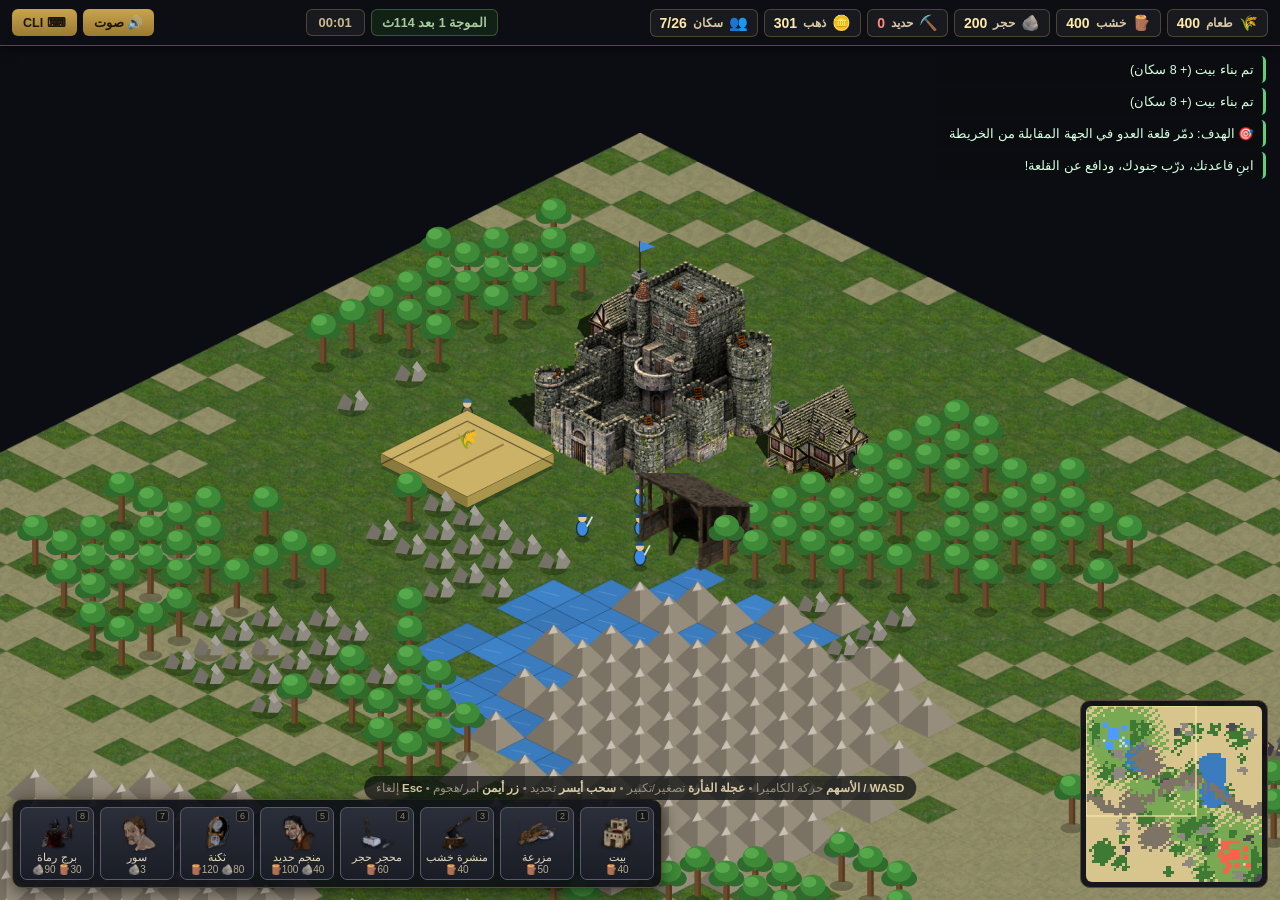
==== commit 25ed32fc: "feat: real CC0 art (ground + 7 buildings) and minimal asset gitignore Merge downloaded CC0 assets in" ====
--- a/index.html
+++ b/index.html
@@ -339,8 +339,8 @@
 'use strict';
 /* ملف مولَّد تلقائي — لا تعدّله بإيدك.
    شغّل: node tools/make-assets.js
-   المصدر: ref/Images/*.png و ref/fx/*.wav (Stronghold Crusader — للاستخدام الداخلي/التعلّم) */
-const ART = {"keep":"[data-uri]","house":"[data-uri]","farm":"[data-uri]","lumber":"[data-uri]","quarry":"[data-uri]","mine":"[data-uri]","barracks":"[data-uri]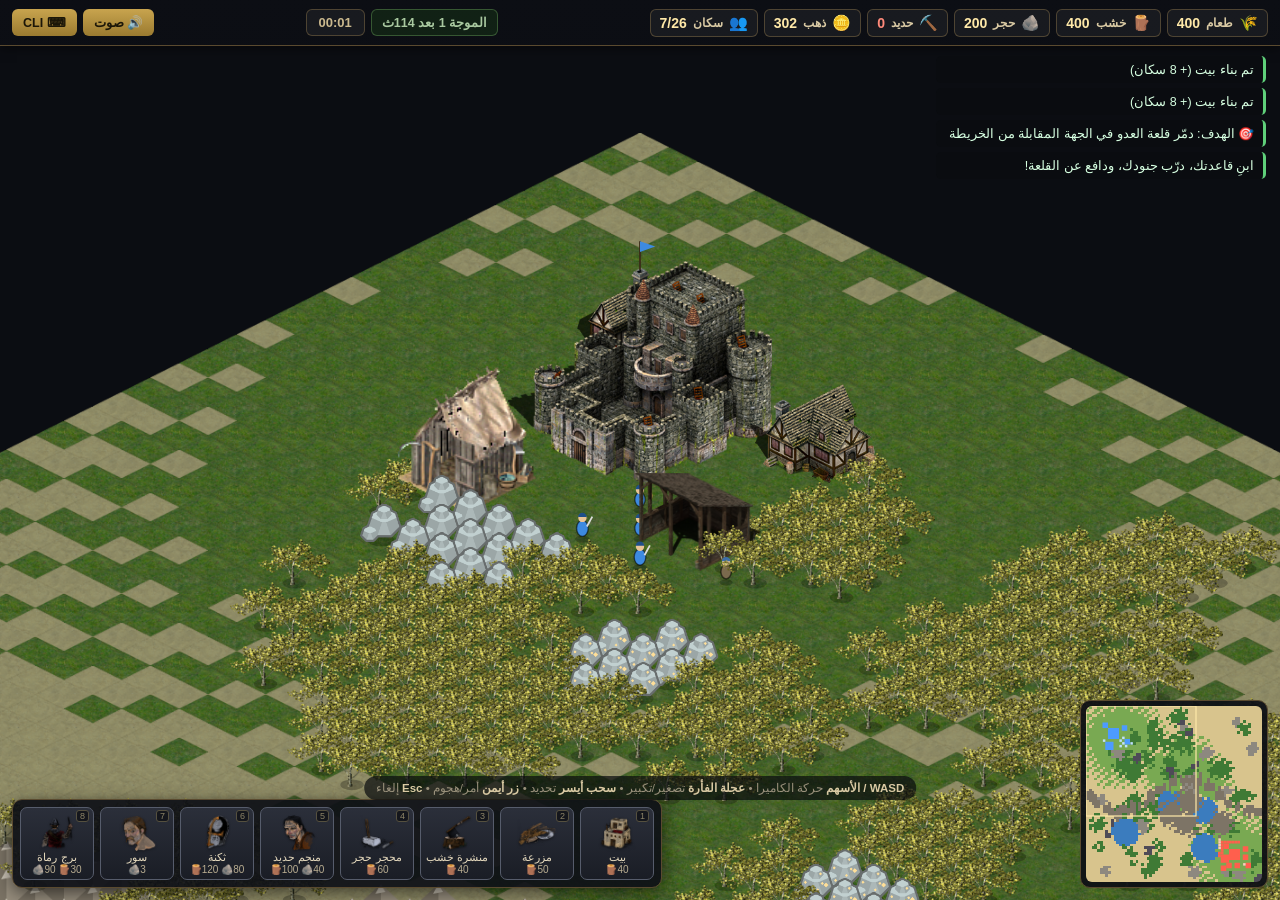
==== commit da93a79e: "feat: add Kenney rocks/iron art, render updates Co-Authored-By: Claude Sonnet 5.5 <noreply@anthropic" ====
--- a/index.html
+++ b/index.html
@@ -340,7 +340,7 @@
 /* ملف مولَّد تلقائي — لا تعدّله بإيدك.
    شغّل: node tools/make-assets.js
    المصدر: ref/Images, ref/fx (Stronghold — داخلي/تعلّم) + ground/fw/rd (CC0) */
-const ART = {"keep":"[data-uri]","house":"[data-uri]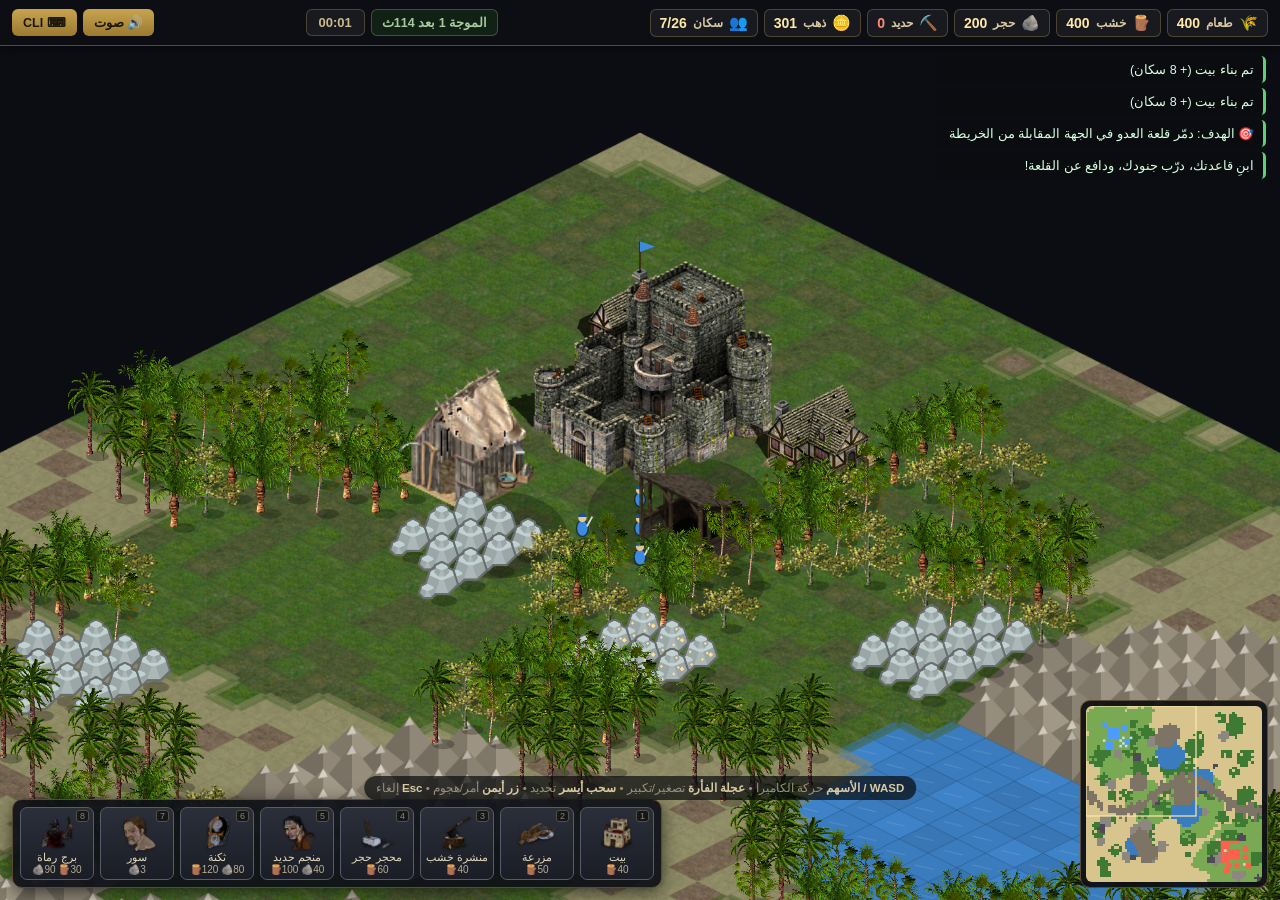
